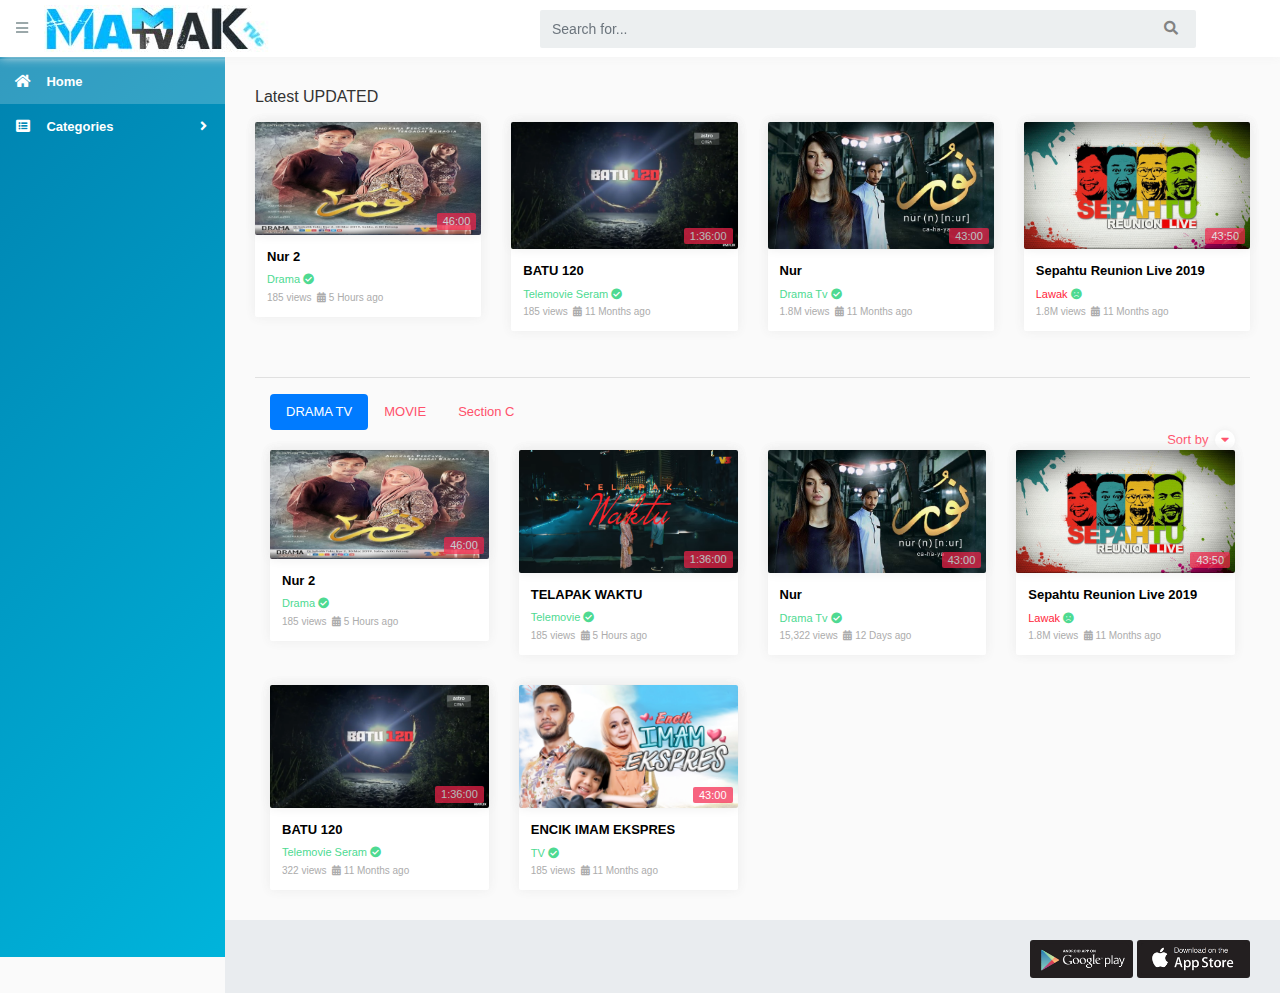
==== index.html @ 9c83ff49 "tv" ====
<!DOCTYPE html>
<html lang="en"><head>
      <meta charset="utf-8">
      <meta http-equiv="X-UA-Compatible" content="IE=edge">
      <meta name="viewport" content="width=device-width, initial-scale=1, shrink-to-fit=no">
      <meta name="description" content="Drama dan Movie Terbaru">
      <meta name="author" content="mamaktvc">
      <title>MamakTvc</title>
      <!-- Favicon Icon -->
      <link rel="icon" type="image/png" href="img/favicon.png">
      <!-- Bootstrap core CSS-->
      <link href="vendor/bootstrap/css/bootstrap.min.css" rel="stylesheet">
      <!-- Custom fonts for this template-->
      <link href="vendor/fontawesome-free/css/all.min.css" rel="stylesheet" type="text/css">
      <!-- Custom styles for this template-->
      <link href="css/osahan.css" rel="stylesheet">
      <!-- Owl Carousel -->
      <link rel="stylesheet" href="vendor/owl-carousel/owl.carousel.css">
      <link rel="stylesheet" href="vendor/owl-carousel/owl.theme.css">
   <script type="text/javascript" async="" src="https://www.google-analytics.com/analytics.js"></script><script type="text/javascript" async="" src="https://www.google-analytics.com/analytics.js"></script><script type="text/javascript" async="" src="https://www.google-analytics.com/analytics.js"></script><script src="https://www.googletagmanager.com/gtag/js?id=UA-120909275-1"></script><script src="https://www.googletagmanager.com/gtag/js?id=UA-120909275-1"></script><script src="https://www.googletagmanager.com/gtag/js?id=UA-120909275-1"></script>
   
   
   

   </head>
   <body id="page-top">
      <nav class="navbar navbar-expand navbar-light bg-white static-top osahan-nav sticky-top">
         &nbsp;&nbsp; 
         <button class="btn btn-link btn-sm text-secondary order-1 order-sm-0" id="sidebarToggle">
         <i class="fas fa-bars"></i>
         </button> &nbsp;&nbsp;
         <a class="navbar-brand mr-1" href="index.html"><img class="img-fluid" alt="" src="img/logo.png"></a>
         <!-- Navbar Search -->
         <form class="d-none d-md-inline-block form-inline ml-auto mr-0 mr-md-5 my-2 my-md-0 osahan-navbar-search">
            <div class="input-group">
               <input type="text" class="form-control" placeholder="Search for...">
               <div class="input-group-append">
                  <button class="btn btn-light" type="button">
                  <i class="fas fa-search"></i> 
                  </button>
               </div>
            </div>
         </form>
         <!-- Navbar -->
         
      </nav>
      <div id="wrapper">
         <!-- Sidebar -->
         <ul class="sidebar navbar-nav">
            <li class="nav-item active">
               <a class="nav-link" href="index.html">
               <i class="fas fa-fw fa-home"></i>
               <span>Home</span>
               </a>
            </li>
            <li class="nav-item">
               
            </li>
         
            <li class="nav-item dropdown">
               <a class="nav-link dropdown-toggle" href="categories.html" role="button" data-toggle="dropdown" aria-haspopup="true" aria-expanded="false">
               <i class="fas fa-fw fa-list-alt"></i>
               <span>Categories</span>
               </a>
               <div class="dropdown-menu" x-placement="bottom-start" style="position: absolute; will-change: transform; top: 0px; left: 0px; transform: translate3d(5px, 37px, 0px);">
                  <a class="dropdown-item" href="categories.html">Movie</a>
                  <a class="dropdown-item" href="categories.html">Music</a>
                  <a class="dropdown-item" href="categories.html">Television</a>
               </div>
            </li>
            
         </ul>
         <div id="content-wrapper">
            <div class="container-fluid pb-0">
               <div class="top-mobile-search">
                  <div class="row">
                     <div class="col-md-12">   
                        <form class="mobile-search">
                           <div class="input-group">
                             <input type="text" placeholder="Search for..." class="form-control">
                               <div class="input-group-append">
                                 <button type="button" class="btn btn-dark"><i class="fas fa-search"></i></button>
                               </div>
                           </div>
                        </form>   
                     </div>
                  </div>
               </div>
               <div class="video-block section-padding">
                  <div class="row">
                     <div class="col-md-12">
                        <div class="main-title">
                           <h6>Latest UPDATED</h6>
                        </div>
                     </div>
					 <div class="col-xl-3 col-sm-6 mb-3">
                        <div class="video-card">
                           <div class="video-card-image">
                              <a class="play-icon" href="Nur2/Episod_1.html"><i class="fas fa-play-circle"></i></a>
                              <a href="#"><img class="img-fluid" src="img/background8.png" alt=""></a>
                              <div class="time">46:00</div>
                           </div>
                           <div class="video-card-body">
                              <div class="video-title">
                                 <a href="Nur2/Episod_1.html">Nur 2</a>
                              </div>
                              <div class="video-page text-success">
                                 Drama  <a title="" data-placement="top" data-toggle="tooltip" href="#" data-original-title="Verified"><i class="fas fa-check-circle text-success"></i></a>
                              </div>
                              <div class="video-view">
                                 185 views &nbsp;<i class="fas fa-calendar-alt"></i> 5 Hours ago
                              </div>
                           </div>
                        </div>
                     </div>
                     <div class="col-xl-3 col-sm-6 mb-3">
                        <div class="video-card">
                           <div class="video-card-image">
                              <a class="play-icon" href="Telemovie/Batu_120.html"><i class="fas fa-play-circle"></i></a>
                              <a href="#"><img class="img-fluid" src="img/background3.png" alt=""></a>
                              <div class="time">1:36:00</div>
                           </div>
                           <div class="video-card-body">
                              <div class="video-title">
                                 <a href="Telemovie/Batu_120.html">BATU 120</a>
                              </div>
                              <div class="video-page text-success">
                                 Telemovie Seram  <a title="" data-placement="top" data-toggle="tooltip" href="#" data-original-title="Verified"><i class="fas fa-check-circle text-success"></i></a>
                              </div>
                              <div class="video-view">
                                 185 views &nbsp;<i class="fas fa-calendar-alt"></i> 11 Months ago
                              </div>
                           </div>
                        </div>
                     </div>
                     <div class="col-xl-3 col-sm-6 mb-3">
                        <div class="video-card">
                           <div class="video-card-image">
                              <a class="play-icon" href="Nur/Episod_1.html"><i class="fas fa-play-circle"></i></a>
                              <a href="#"><img class="img-fluid" src="img/background1.png" alt=""></a>
                              <div class="time">43:00</div>
                           </div>
                           <div class="video-card-body">
                              <div class="video-title">
                                 <a href="Nur/Episod_1.html">Nur</a>
                              </div>
                              <div class="video-page text-success">
                                 Drama Tv  <a title="" data-placement="top" data-toggle="tooltip" href="#" data-original-title="Verified"><i class="fas fa-check-circle text-success"></i></a>
                              </div>
                              <div class="video-view">
                                 1.8M views &nbsp;<i class="fas fa-calendar-alt"></i> 11 Months ago
                              </div>
                           </div>
                        </div>
                     </div>
                     <div class="col-xl-3 col-sm-6 mb-3">
                        <div class="video-card">
                           <div class="video-card-image">
                              <a class="play-icon" href="Sepahtu_Re_Live/Episod_1.html"><i class="fas fa-play-circle"></i></a>
                              <a href="#"><img class="img-fluid" src="img/background2.png" alt=""></a>
                              <div class="time">43:50</div>
                           </div>
                           <div class="video-card-body">
                              <div class="video-title">
                                 <a href="Sepahtu_Re_Live/Episod_1.html">Sepahtu Reunion Live 2019</a>
                              </div>
                              <div class="video-page text-danger">
                                 Lawak  <a title="" data-placement="top" data-toggle="tooltip" href="#" data-original-title="Unverified"><i class="fas fa-frown text-success"></i></a>
                              </div>
                              <div class="video-view">
                                 1.8M views &nbsp;<i class="fas fa-calendar-alt"></i> 11 Months ago
                              </div>
                           </div>
                        </div>
                     </div>
					 
					 </div>
					 <div class="owl-prev"><i class="fa fa-chevron-left"></i></div>
            </div>
               <hr>
<div class="container">
<!--nav pills-->
    <ul class="nav nav-pills" role="tablist" id="myTab">
        <li class="nav-item">
		<a class="nav-link active" data-toggle="pill"  href="#sectionA">DRAMA TV</a>
		</li>
        <li class="nav-item">
		<a class="nav-link" data-toggle="pill" href="#sectionB">MOVIE</a>
		</li>
        <li class="nav-item">
		<a class="nav-link" data-toggle="pill" href="#sectionC">Section C</a>
		</li>
    </ul>
</div>
    <div class="tab-content">
        <div id="sectionA" class="container tab-pane active">
            <div class="video-block section-padding">
                  <div class="row">
                     <div class="col-md-12">
                        <div class="main-title">
                           <div class="btn-group float-right right-action">
                              <a href="#" class="right-action-link text-gray" data-toggle="dropdown" aria-haspopup="true" aria-expanded="false">
                              Sort by <i class="fa fa-caret-down" aria-hidden="true"></i>
                              </a>
                              <div class="dropdown-menu dropdown-menu-right">
                                 <a class="dropdown-item" href="#"><i class="fas fa-fw fa-star"></i> &nbsp; Top Rated</a>
                                 <a class="dropdown-item" href="#"><i class="fas fa-fw fa-signal"></i> &nbsp; Viewed</a>
                                 <a class="dropdown-item" href="#"><i class="fas fa-fw fa-times-circle"></i> &nbsp; Close</a>
                              </div>
                           </div>
                        </div>
                     </div>
					 <div class="col-xl-3 col-sm-6 mb-3">
                        <div class="video-card">
                           <div class="video-card-image">
                              <a class="play-icon" href="Nur2/Episod_1.html"><i class="fas fa-play-circle"></i></a>
                              <a href="#"><img class="img-fluid" src="img/background8.png" alt=""></a>
                              <div class="time">46:00</div>
                           </div>
                           <div class="video-card-body">
                              <div class="video-title">
                                 <a href="Nur2/Episod_1.html">Nur 2</a>
                              </div>
                              <div class="video-page text-success">
                                 Drama  <a title="" data-placement="top" data-toggle="tooltip" href="#" data-original-title="Verified"><i class="fas fa-check-circle text-success"></i></a>
                              </div>
                              <div class="video-view">
                                 185 views &nbsp;<i class="fas fa-calendar-alt"></i> 5 Hours ago
                              </div>
                           </div>
                        </div>
                     </div>
					 <div class="col-xl-3 col-sm-6 mb-3">
					 <div class="video-card">
                           <div class="video-card-image">
                              <a class="play-icon" href="Telemovie/Telapak_waktu.html"><i class="fas fa-play-circle"></i></a>
                              <a href="#"><img class="img-fluid" src="img/background4.png" alt=""></a>
                              <div class="time">1:36:00</div>
                           </div>
                           <div class="video-card-body">
                              <div class="video-title">
                                 <a href="Telemovie/Telapak_waktu.html">TELAPAK WAKTU</a>
                              </div>
                              <div class="video-page text-success">
                                 Telemovie  <a title="" data-placement="top" data-toggle="tooltip" href="#" data-original-title="Verified"><i class="fas fa-check-circle text-success"></i></a>
                              </div>
                              <div class="video-view">
                                 185 views &nbsp;<i class="fas fa-calendar-alt"></i> 5 Hours ago
                              </div>
                           </div>
						 </div>
					 </div>
                     <div class="col-xl-3 col-sm-6 mb-3">
                        <div class="video-card">
                           <div class="video-card-image">
                              <a class="play-icon" href="Nur/Episod_1.html"><i class="fas fa-play-circle"></i></a>
                              <a href="#"><img class="img-fluid" src="img/background1.png" alt=""></a>
                              <div class="time">43:00</div>
                           </div>
                           <div class="video-card-body">
                              <div class="video-title">
                                 <a href="Nur/Episod_1.html">Nur</a>
                              </div>
                              <div class="video-page text-success">
                                 Drama Tv  <a title="" data-placement="top" data-toggle="tooltip" href="#" data-original-title="Verified"><i class="fas fa-check-circle text-success"></i></a>
                              </div>
                              <div class="video-view">
                                 15,322 views &nbsp;<i class="fas fa-calendar-alt"></i> 12 Days ago
                              </div>
                           </div>
                        </div>
                     </div>
                     <div class="col-xl-3 col-sm-6 mb-3">
                        <div class="video-card">
                           <div class="video-card-image">
                              <a class="play-icon" href="Sepahtu_Re_Live/Episod_1.html"><i class="fas fa-play-circle"></i></a>
                              <a href="#"><img class="img-fluid" src="img/background2.png" alt=""></a>
                              <div class="time">43:50</div>
                           </div>
                           <div class="video-card-body">
                              <div class="video-title">
                                 <a href="Sepahtu_Re_Live/Episod_1.html">Sepahtu Reunion Live 2019</a>
                              </div>
                              <div class="video-page text-danger">
                                 Lawak  <a title="" data-placement="top" data-toggle="tooltip" href="#" data-original-title="Unverified"><i class="fas fa-frown text-success"></i></a>
                              </div>
                              <div class="video-view">
                                 1.8M views &nbsp;<i class="fas fa-calendar-alt"></i> 11 Months ago
                              </div>
                           </div>
                        </div>
                     </div>
                     <div class="col-xl-3 col-sm-6 mb-3">
                        <div class="video-card">
                           <div class="video-card-image">
                              <a class="play-icon" href="Telemovie/Batu_120.html"><i class="fas fa-play-circle"></i></a>
                              <a href="#"><img class="img-fluid" src="img/background3.png" alt=""></a>
                              <div class="time">1:36:00</div>
                           </div>
                           <div class="video-card-body">
                              <div class="video-title">
                                 <a href="Telemovie/Batu_120.html">BATU 120</a>
                              </div>
                              <div class="video-page text-success">
                                 Telemovie Seram  <a title="" data-placement="top" data-toggle="tooltip" href="#" data-original-title="Verified"><i class="fas fa-check-circle text-success"></i></a>
                              </div>
                              <div class="video-view">
                                 322 views &nbsp;<i class="fas fa-calendar-alt"></i> 11 Months ago
                              </div>
                           </div>
                        </div>
                     </div>
					 <div class="col-xl-3 col-sm-6 mb-3">
                        <div class="video-card">
                           <div class="video-card-image">
                              <a class="play-icon" href="Encik_Imam_Ekspress/1_promo.html"><i class="fas fa-play-circle"></i></a>
                              <a href="#"><img class="img-fluid" src="img/background.png" alt=""></a>
                              <div class="time">43:00</div>
                           </div>
                           <div class="video-card-body">
                              <div class="video-title">
                                 <a href="Encik_Imam_Ekspress/1_promo.html">ENCIK IMAM EKSPRES</a>
                              </div>
                              <div class="video-page text-success">
                                 TV  <a title="" data-placement="top" data-toggle="tooltip" href="#" data-original-title="Verified"><i class="fas fa-check-circle text-success"></i></a>
                              </div>
                              <div class="video-view">
                                 185 views &nbsp;<i class="fas fa-calendar-alt"></i> 11 Months ago
                              </div>
                           </div>
                        </div>
                     </div>
                  </div>
               </div>
        </div>
		<div id="sectionB" class="tab-pane fade">
            <div class="video-block section-padding">
                  <div class="row">
                     <div class="col-md-12">
                        <div class="main-title">
                           <div class="btn-group float-right right-action">
                              <a href="#" class="right-action-link text-gray" data-toggle="dropdown" aria-haspopup="true" aria-expanded="false">
                              Sort by <i class="fa fa-caret-down" aria-hidden="true"></i>
                              </a>
                              <div class="dropdown-menu dropdown-menu-right">
                                 <a class="dropdown-item" href="#"><i class="fas fa-fw fa-star"></i> &nbsp; Top Rated</a>
                                 <a class="dropdown-item" href="#"><i class="fas fa-fw fa-signal"></i> &nbsp; Viewed</a>
                                 <a class="dropdown-item" href="#"><i class="fas fa-fw fa-times-circle"></i> &nbsp; Close</a>
                              </div>
                           </div>
                        </div>
                     </div>
					 <div class="col-xl-3 col-sm-6 mb-3">
                        <div class="video-card">
                           <div class="video-card-image">
                              <a class="play-icon" href="Movie/one_two_jaga.html"><i class="fas fa-play-circle"></i></a>
                              <a href="Movie/one_two_jaga.html"><img class="img-fluid" src="img/background5.png" alt=""></a>
                              <div class="time">1:21:20</div>
                           </div>
                           <div class="video-card-body">
                              <div class="video-title">
                                 <a href="Movie/one_two_jaga.html">One Two Jaga</a>
                              </div>
                              <div class="video-page text-success">
                                 Film  <a title="" data-placement="top" data-toggle="tooltip" href="#" data-original-title="Verified"><i class="fas fa-check-circle text-success"></i></a>
                              </div>
                              <div class="video-view">
                                 1.8M views &nbsp;<i class="fas fa-calendar-alt"></i> 11 Months ago
                              </div>
                           </div>
                        </div>
                     </div>
					 <div class="col-xl-3 col-sm-6 mb-3">
                        <div class="video-card">
                           <div class="video-card-image">
                              <a class="play-icon" href="Movie/H_T_T_D_19.html"><i class="fas fa-play-circle"></i></a>
                              <a href="Movie/H_T_T_D_19.html"><img class="img-fluid" src="img/background6.png" alt=""></a>
                              <div class="time">1:41:00</div>
                           </div>
                           <div class="video-card-body">
                              <div class="video-title">
                                 <a href="Movie/H_T_T_D_19.html">How to Train Your Dragon: The Hidden World</a>
                              </div>
                              <div class="video-page text-success">
                                 Film  <a title="" data-placement="top" data-toggle="tooltip" href="#" data-original-title="Verified"><i class="fas fa-check-circle text-success"></i></a>
                              </div>
                              <div class="video-view">
                                 9,347 views &nbsp;<i class="fas fa-calendar-alt"></i> 1 Months ago
                              </div>
                           </div>
                        </div>
                     </div>
					 <div class="col-xl-3 col-sm-6 mb-3">
                        <div class="video-card">
                           <div class="video-card-image">
                              <a class="play-icon" href="Movie/Only_The_Brave.html"><i class="fas fa-play-circle"></i></a>
                              <a href="Movie/Only_The_Brave.html"><img class="img-fluid" src="img/background7.png" alt=""></a>
                              <div class="time">1:41:00</div>
                           </div>
                           <div class="video-card-body">
                              <div class="video-title">
                                 <a href="Movie/H_T_T_D_19.html">Only The Brave</a>
                              </div>
                              <div class="video-page text-success">
                                 Film  <a title="" data-placement="top" data-toggle="tooltip" href="#" data-original-title="Verified"><i class="fas fa-check-circle text-success"></i></a>
                              </div>
                              <div class="video-view">
                                 9,347 views &nbsp;<i class="fas fa-calendar-alt"></i> 1 Months ago
                              </div>
                           </div>
                        </div>
                     </div>
					 </div>
					 </div>
        </div>
</div>
</div>
				</div>
					 
					 <hr>
               
            </div>
            <!-- /.container-fluid -->
            <!-- Sticky Footer -->
            <footer class="sticky-footer">
               <div class="container">
                  <div class="row no-gutters">
                     <div class="col-lg-6 col-sm-6">
                        
                     </div>
                     <div class="col-lg-6 col-sm-6 text-right">
                        <div class="app">
                           <a href="#"><img alt="" src="img/google.png"></a>
                           <a href="#"><img alt="" src="img/apple.png"></a>
                        </div>
                     </div>
                  </div>
               </div>
            </footer>
         </div>
         <!-- /.content-wrapper -->
      </div>
      <!-- /#wrapper -->
      <!-- Scroll to Top Button-->
      <a class="scroll-to-top rounded" href="#page-top" style="display: none;">
      <i class="fas fa-angle-up"></i>
      </a>
      <!-- Logout Modal-->
      <div class="modal fade" id="logoutModal" tabindex="-1" role="dialog" aria-labelledby="exampleModalLabel" aria-hidden="true">
         <div class="modal-dialog modal-sm modal-dialog-centered" role="document">
            <div class="modal-content">
               <div class="modal-header">
                  <h5 class="modal-title" id="exampleModalLabel">Ready to Leave?</h5>
                  <button class="close" type="button" data-dismiss="modal" aria-label="Close">
                  <span aria-hidden="true">?</span>
                  </button>
               </div>
               <div class="modal-body">Select "Logout" below if you are ready to end your current session.</div>
               <div class="modal-footer">
                  <button class="btn btn-secondary" type="button" data-dismiss="modal">Cancel</button>
                  <a class="btn btn-primary" href="login.html">Logout</a>
               </div>
            </div>
         </div>
      </div>
      <!-- Bootstrap core JavaScript-->
      <script src="vendor/jquery/jquery.min.js"></script>
      <script src="vendor/bootstrap/js/bootstrap.bundle.min.js"></script>
      <!-- Core plugin JavaScript-->
      <script src="vendor/jquery-easing/jquery.easing.min.js"></script>
      <!-- Owl Carousel -->
      <script src="vendor/owl-carousel/owl.carousel.js"></script>
      <!-- Custom scripts for all pages-->
      <script src="js/custom.js"></script>
   

</body></html>
---- vendor/fontawesome-free/css/all.min.css ----
/*!
 * Font Awesome Free 5.2.0 by @fontawesome - https://fontawesome.com
 * License - https://fontawesome.com/license (Icons: CC BY 4.0, Fonts: SIL OFL 1.1, Code: MIT License)
 */
.fa,.fab,.fal,.far,.fas{-moz-osx-font-smoothing:grayscale;-webkit-font-smoothing:antialiased;display:inline-block;font-style:normal;font-variant:normal;text-rendering:auto;line-height:1}.fa-lg{font-size:1.33333em;line-height:.75em;vertical-align:-.0667em}.fa-xs{font-size:.75em}.fa-sm{font-size:.875em}.fa-1x{font-size:1em}.fa-2x{font-size:2em}.fa-3x{font-size:3em}.fa-4x{font-size:4em}.fa-5x{font-size:5em}.fa-6x{font-size:6em}.fa-7x{font-size:7em}.fa-8x{font-size:8em}.fa-9x{font-size:9em}.fa-10x{font-size:10em}.fa-fw{text-align:center;width:1.25em}.fa-ul{list-style-type:none;margin-left:2.5em;padding-left:0}.fa-ul>li{position:relative}.fa-li{left:-2em;position:absolute;text-align:center;width:2em;line-height:inherit}.fa-border{border:.08em solid #eee;border-radius:.1em;padding:.2em .25em .15em}.fa-pull-left{float:left}.fa-pull-right{float:right}.fa.fa-pull-left,.fab.fa-pull-left,.fal.fa-pull-left,.far.fa-pull-left,.fas.fa-pull-left{margin-right:.3em}.fa.fa-pull-right,.fab.fa-pull-right,.fal.fa-pull-right,.far.fa-pull-right,.fas.fa-pull-right{margin-left:.3em}.fa-spin{animation:a 2s infinite linear}.fa-pulse{animation:a 1s infinite steps(8)}@keyframes a{0%{transform:rotate(0deg)}to{transform:rotate(1turn)}}.fa-rotate-90{-ms-filter:"progid:DXImageTransform.Microsoft.BasicImage(rotation=1)";transform:rotate(90deg)}.fa-rotate-180{-ms-filter:"progid:DXImageTransform.Microsoft.BasicImage(rotation=2)";transform:rotate(180deg)}.fa-rotate-270{-ms-filter:"progid:DXImageTransform.Microsoft.BasicImage(rotation=3)";transform:rotate(270deg)}.fa-flip-horizontal{-ms-filter:"progid:DXImageTransform.Microsoft.BasicImage(rotation=0, mirror=1)";transform:scaleX(-1)}.fa-flip-vertical{transform:scaleY(-1)}.fa-flip-horizontal.fa-flip-vertical,.fa-flip-vertical{-ms-filter:"progid:DXImageTransform.Microsoft.BasicImage(rotation=2, mirror=1)"}.fa-flip-horizontal.fa-flip-vertical{transform:scale(-1)}:root .fa-flip-horizontal,:root .fa-flip-vertical,:root .fa-rotate-90,:root .fa-rotate-180,:root .fa-rotate-270{-webkit-filter:none;filter:none}.fa-stack{display:inline-block;height:2em;line-height:2em;position:relative;vertical-align:middle;width:2em}.fa-stack-1x,.fa-stack-2x{left:0;position:absolute;text-align:center;width:100%}.fa-stack-1x{line-height:inherit}.fa-stack-2x{font-size:2em}.fa-inverse{color:#fff}.fa-500px:before{content:"\f26e"}.fa-accessible-icon:before{content:"\f368"}.fa-accusoft:before{content:"\f369"}.fa-address-book:before{content:"\f2b9"}.fa-address-card:before{content:"\f2bb"}.fa-adjust:before{content:"\f042"}.fa-adn:before{content:"\f170"}.fa-adversal:before{content:"\f36a"}.fa-affiliatetheme:before{content:"\f36b"}.fa-air-freshener:before{content:"\f5d0"}.fa-algolia:before{content:"\f36c"}.fa-align-center:before{content:"\f037"}.fa-align-justify:before{content:"\f039"}.fa-align-left:before{content:"\f036"}.fa-align-right:before{content:"\f038"}.fa-allergies:before{content:"\f461"}.fa-amazon:before{content:"\f270"}.fa-amazon-pay:before{content:"\f42c"}.fa-ambulance:before{content:"\f0f9"}.fa-american-sign-language-interpreting:before{content:"\f2a3"}.fa-amilia:before{content:"\f36d"}.fa-anchor:before{content:"\f13d"}.fa-android:before{content:"\f17b"}.fa-angellist:before{content:"\f209"}.fa-angle-double-down:before{content:"\f103"}.fa-angle-double-left:before{content:"\f100"}.fa-angle-double-right:before{content:"\f101"}.fa-angle-double-up:before{content:"\f102"}.fa-angle-down:before{content:"\f107"}.fa-angle-left:before{content:"\f104"}.fa-angle-right:before{content:"\f105"}.fa-angle-up:before{content:"\f106"}.fa-angry:before{content:"\f556"}.fa-angrycreative:before{content:"\f36e"}.fa-angular:before{content:"\f420"}.fa-app-store:before{content:"\f36f"}.fa-app-store-ios:before{content:"\f370"}.fa-apper:before{content:"\f371"}.fa-apple:before{content:"\f179"}.fa-apple-alt:before{content:"\f5d1"}.fa-apple-pay:before{content:"\f415"}.fa-archive:before{content:"\f187"}.fa-archway:before{content:"\f557"}.fa-arrow-alt-circle-down:before{content:"\f358"}.fa-arrow-alt-circle-left:before{content:"\f359"}.fa-arrow-alt-circle-right:before{content:"\f35a"}.fa-arrow-alt-circle-up:before{content:"\f35b"}.fa-arrow-circle-down:before{content:"\f0ab"}.fa-arrow-circle-left:before{content:"\f0a8"}.fa-arrow-circle-right:before{content:"\f0a9"}.fa-arrow-circle-up:before{content:"\f0aa"}.fa-arrow-down:before{content:"\f063"}.fa-arrow-left:before{content:"\f060"}.fa-arrow-right:before{content:"\f061"}.fa-arrow-up:before{content:"\f062"}.fa-arrows-alt:before{content:"\f0b2"}.fa-arrows-alt-h:before{content:"\f337"}.fa-arrows-alt-v:before{content:"\f338"}.fa-assistive-listening-systems:before{content:"\f2a2"}.fa-asterisk:before{content:"\f069"}.fa-asymmetrik:before{content:"\f372"}.fa-at:before{content:"\f1fa"}.fa-atlas:before{content:"\f558"}.fa-atom:before{content:"\f5d2"}.fa-audible:before{content:"\f373"}.fa-audio-description:before{content:"\f29e"}.fa-autoprefixer:before{content:"\f41c"}.fa-avianex:before{content:"\f374"}.fa-aviato:before{content:"\f421"}.fa-award:before{content:"\f559"}.fa-aws:before{content:"\f375"}.fa-backspace:before{content:"\f55a"}.fa-backward:before{content:"\f04a"}.fa-balance-scale:before{content:"\f24e"}.fa-ban:before{content:"\f05e"}.fa-band-aid:before{content:"\f462"}.fa-bandcamp:before{content:"\f2d5"}.fa-barcode:before{content:"\f02a"}.fa-bars:before{content:"\f0c9"}.fa-baseball-ball:before{content:"\f433"}.fa-basketball-ball:before{content:"\f434"}.fa-bath:before{content:"\f2cd"}.fa-battery-empty:before{content:"\f244"}.fa-battery-full:before{content:"\f240"}.fa-battery-half:before{content:"\f242"}.fa-battery-quarter:before{content:"\f243"}.fa-battery-three-quarters:before{content:"\f241"}.fa-bed:before{content:"\f236"}.fa-beer:before{content:"\f0fc"}.fa-behance:before{content:"\f1b4"}.fa-behance-square:before{content:"\f1b5"}.fa-bell:before{content:"\f0f3"}.fa-bell-slash:before{content:"\f1f6"}.fa-bezier-curve:before{content:"\f55b"}.fa-bicycle:before{content:"\f206"}.fa-bimobject:before{content:"\f378"}.fa-binoculars:before{content:"\f1e5"}.fa-birthday-cake:before{content:"\f1fd"}.fa-bitbucket:before{content:"\f171"}.fa-bitcoin:before{content:"\f379"}.fa-bity:before{content:"\f37a"}.fa-black-tie:before{content:"\f27e"}.fa-blackberry:before{content:"\f37b"}.fa-blender:before{content:"\f517"}.fa-blind:before{content:"\f29d"}.fa-blogger:before{content:"\f37c"}.fa-blogger-b:before{content:"\f37d"}.fa-bluetooth:before{content:"\f293"}.fa-bluetooth-b:before{content:"\f294"}.fa-bold:before{content:"\f032"}.fa-bolt:before{content:"\f0e7"}.fa-bomb:before{content:"\f1e2"}.fa-bone:before{content:"\f5d7"}.fa-bong:before{content:"\f55c"}.fa-book:before{content:"\f02d"}.fa-book-open:before{content:"\f518"}.fa-book-reader:before{content:"\f5da"}.fa-bookmark:before{content:"\f02e"}.fa-bowling-ball:before{content:"\f436"}.fa-box:before{content:"\f466"}.fa-box-open:before{content:"\f49e"}.fa-boxes:before{content:"\f468"}.fa-braille:before{content:"\f2a1"}.fa-brain:before{content:"\f5dc"}.fa-briefcase:before{content:"\f0b1"}.fa-briefcase-medical:before{content:"\f469"}.fa-broadcast-tower:before{content:"\f519"}.fa-broom:before{content:"\f51a"}.fa-brush:before{content:"\f55d"}.fa-btc:before{content:"\f15a"}.fa-bug:before{content:"\f188"}.fa-building:before{content:"\f1ad"}.fa-bullhorn:before{content:"\f0a1"}.fa-bullseye:before{content:"\f140"}.fa-burn:before{content:"\f46a"}.fa-buromobelexperte:before{content:"\f37f"}.fa-bus:before{content:"\f207"}.fa-bus-alt:before{content:"\f55e"}.fa-buysellads:before{content:"\f20d"}.fa-calculator:before{content:"\f1ec"}.fa-calendar:before{content:"\f133"}.fa-calendar-alt:before{content:"\f073"}.fa-calendar-check:before{content:"\f274"}.fa-calendar-minus:before{content:"\f272"}.fa-calendar-plus:before{content:"\f271"}.fa-calendar-times:before{content:"\f273"}.fa-camera:before{content:"\f030"}.fa-camera-retro:before{content:"\f083"}.fa-cannabis:before{content:"\f55f"}.fa-capsules:before{content:"\f46b"}.fa-car:before{content:"\f1b9"}.fa-car-alt:before{content:"\f5de"}.fa-car-battery:before{content:"\f5df"}.fa-car-crash:before{content:"\f5e1"}.fa-car-side:before{content:"\f5e4"}.fa-caret-down:before{content:"\f0d7"}.fa-caret-left:before{content:"\f0d9"}.fa-caret-right:before{content:"\f0da"}.fa-caret-square-down:before{content:"\f150"}.fa-caret-square-left:before{content:"\f191"}.fa-caret-square-right:before{content:"\f152"}.fa-caret-square-up:before{content:"\f151"}.fa-caret-up:before{content:"\f0d8"}.fa-cart-arrow-down:before{content:"\f218"}.fa-cart-plus:before{content:"\f217"}.fa-cc-amazon-pay:before{content:"\f42d"}.fa-cc-amex:before{content:"\f1f3"}.fa-cc-apple-pay:before{content:"\f416"}.fa-cc-diners-club:before{content:"\f24c"}.fa-cc-discover:before{content:"\f1f2"}.fa-cc-jcb:before{content:"\f24b"}.fa-cc-mastercard:before{content:"\f1f1"}.fa-cc-paypal:before{content:"\f1f4"}.fa-cc-stripe:before{content:"\f1f5"}.fa-cc-visa:before{content:"\f1f0"}.fa-centercode:before{content:"\f380"}.fa-certificate:before{content:"\f0a3"}.fa-chalkboard:before{content:"\f51b"}.fa-chalkboard-teacher:before{content:"\f51c"}.fa-charging-station:before{content:"\f5e7"}.fa-chart-area:before{content:"\f1fe"}.fa-chart-bar:before{content:"\f080"}.fa-chart-line:before{content:"\f201"}.fa-chart-pie:before{content:"\f200"}.fa-check:before{content:"\f00c"}.fa-check-circle:before{content:"\f058"}.fa-check-double:before{content:"\f560"}.fa-check-square:before{content:"\f14a"}.fa-chess:before{content:"\f439"}.fa-chess-bishop:before{content:"\f43a"}.fa-chess-board:before{content:"\f43c"}.fa-chess-king:before{content:"\f43f"}.fa-chess-knight:before{content:"\f441"}.fa-chess-pawn:before{content:"\f443"}.fa-chess-queen:before{content:"\f445"}.fa-chess-rook:before{content:"\f447"}.fa-chevron-circle-down:before{content:"\f13a"}.fa-chevron-circle-left:before{content:"\f137"}.fa-chevron-circle-right:before{content:"\f138"}.fa-chevron-circle-up:before{content:"\f139"}.fa-chevron-down:before{content:"\f078"}.fa-chevron-left:before{content:"\f053"}.fa-chevron-right:before{content:"\f054"}.fa-chevron-up:before{content:"\f077"}.fa-child:before{content:"\f1ae"}.fa-chrome:before{content:"\f268"}.fa-church:before{content:"\f51d"}.fa-circle:before{content:"\f111"}.fa-circle-notch:before{content:"\f1ce"}.fa-clipboard:before{content:"\f328"}.fa-clipboard-check:before{content:"\f46c"}.fa-clipboard-list:before{content:"\f46d"}.fa-clock:before{content:"\f017"}.fa-clone:before{content:"\f24d"}.fa-closed-captioning:before{content:"\f20a"}.fa-cloud:before{content:"\f0c2"}.fa-cloud-download-alt:before{content:"\f381"}.fa-cloud-upload-alt:before{content:"\f382"}.fa-cloudscale:before{content:"\f383"}.fa-cloudsmith:before{content:"\f384"}.fa-cloudversify:before{content:"\f385"}.fa-cocktail:before{content:"\f561"}.fa-code:before{content:"\f121"}.fa-code-branch:before{content:"\f126"}.fa-codepen:before{content:"\f1cb"}.fa-codiepie:before{content:"\f284"}.fa-coffee:before{content:"\f0f4"}.fa-cog:before{content:"\f013"}.fa-cogs:before{content:"\f085"}.fa-coins:before{content:"\f51e"}.fa-columns:before{content:"\f0db"}.fa-comment:before{content:"\f075"}.fa-comment-alt:before{content:"\f27a"}.fa-comment-dots:before{content:"\f4ad"}.fa-comment-slash:before{content:"\f4b3"}.fa-comments:before{content:"\f086"}.fa-compact-disc:before{content:"\f51f"}.fa-compass:before{content:"\f14e"}.fa-compress:before{content:"\f066"}.fa-concierge-bell:before{content:"\f562"}.fa-connectdevelop:before{content:"\f20e"}.fa-contao:before{content:"\f26d"}.fa-cookie:before{content:"\f563"}.fa-cookie-bite:before{content:"\f564"}.fa-copy:before{content:"\f0c5"}.fa-copyright:before{content:"\f1f9"}.fa-couch:before{content:"\f4b8"}.fa-cpanel:before{content:"\f388"}.fa-creative-commons:before{content:"\f25e"}.fa-creative-commons-by:before{content:"\f4e7"}.fa-creative-commons-nc:before{content:"\f4e8"}.fa-creative-commons-nc-eu:before{content:"\f4e9"}.fa-creative-commons-nc-jp:before{content:"\f4ea"}.fa-creative-commons-nd:before{content:"\f4eb"}.fa-creative-commons-pd:before{content:"\f4ec"}.fa-creative-commons-pd-alt:before{content:"\f4ed"}.fa-creative-commons-remix:before{content:"\f4ee"}.fa-creative-commons-sa:before{content:"\f4ef"}.fa-creative-commons-sampling:before{content:"\f4f0"}.fa-creative-commons-sampling-plus:before{content:"\f4f1"}.fa-creative-commons-share:before{content:"\f4f2"}.fa-credit-card:before{content:"\f09d"}.fa-crop:before{content:"\f125"}.fa-crop-alt:before{content:"\f565"}.fa-crosshairs:before{content:"\f05b"}.fa-crow:before{content:"\f520"}.fa-crown:before{content:"\f521"}.fa-css3:before{content:"\f13c"}.fa-css3-alt:before{content:"\f38b"}.fa-cube:before{content:"\f1b2"}.fa-cubes:before{content:"\f1b3"}.fa-cut:before{content:"\f0c4"}.fa-cuttlefish:before{content:"\f38c"}.fa-d-and-d:before{content:"\f38d"}.fa-dashcube:before{content:"\f210"}.fa-database:before{content:"\f1c0"}.fa-deaf:before{content:"\f2a4"}.fa-delicious:before{content:"\f1a5"}.fa-deploydog:before{content:"\f38e"}.fa-deskpro:before{content:"\f38f"}.fa-desktop:before{content:"\f108"}.fa-deviantart:before{content:"\f1bd"}.fa-diagnoses:before{content:"\f470"}.fa-dice:before{content:"\f522"}.fa-dice-five:before{content:"\f523"}.fa-dice-four:before{content:"\f524"}.fa-dice-one:before{content:"\f525"}.fa-dice-six:before{content:"\f526"}.fa-dice-three:before{content:"\f527"}.fa-dice-two:before{content:"\f528"}.fa-digg:before{content:"\f1a6"}.fa-digital-ocean:before{content:"\f391"}.fa-digital-tachograph:before{content:"\f566"}.fa-directions:before{content:"\f5eb"}.fa-discord:before{content:"\f392"}.fa-discourse:before{content:"\f393"}.fa-divide:before{content:"\f529"}.fa-dizzy:before{content:"\f567"}.fa-dna:before{content:"\f471"}.fa-dochub:before{content:"\f394"}.fa-docker:before{content:"\f395"}.fa-dollar-sign:before{content:"\f155"}.fa-dolly:before{content:"\f472"}.fa-dolly-flatbed:before{content:"\f474"}.fa-donate:before{content:"\f4b9"}.fa-door-closed:before{content:"\f52a"}.fa-door-open:before{content:"\f52b"}.fa-dot-circle:before{content:"\f192"}.fa-dove:before{content:"\f4ba"}.fa-download:before{content:"\f019"}.fa-draft2digital:before{content:"\f396"}.fa-drafting-compass:before{content:"\f568"}.fa-draw-polygon:before{content:"\f5ee"}.fa-dribbble:before{content:"\f17d"}.fa-dribbble-square:before{content:"\f397"}.fa-dropbox:before{content:"\f16b"}.fa-drum:before{content:"\f569"}.fa-drum-steelpan:before{content:"\f56a"}.fa-drupal:before{content:"\f1a9"}.fa-dumbbell:before{content:"\f44b"}.fa-dyalog:before{content:"\f399"}.fa-earlybirds:before{content:"\f39a"}.fa-ebay:before{content:"\f4f4"}.fa-edge:before{content:"\f282"}.fa-edit:before{content:"\f044"}.fa-eject:before{content:"\f052"}.fa-elementor:before{content:"\f430"}.fa-ellipsis-h:before{content:"\f141"}.fa-ellipsis-v:before{content:"\f142"}.fa-ello:before{content:"\f5f1"}.fa-ember:before{content:"\f423"}.fa-empire:before{content:"\f1d1"}.fa-envelope:before{content:"\f0e0"}.fa-envelope-open:before{content:"\f2b6"}.fa-envelope-square:before{content:"\f199"}.fa-envira:before{content:"\f299"}.fa-equals:before{content:"\f52c"}.fa-eraser:before{content:"\f12d"}.fa-erlang:before{content:"\f39d"}.fa-ethereum:before{content:"\f42e"}.fa-etsy:before{content:"\f2d7"}.fa-euro-sign:before{content:"\f153"}.fa-exchange-alt:before{content:"\f362"}.fa-exclamation:before{content:"\f12a"}.fa-exclamation-circle:before{content:"\f06a"}.fa-exclamation-triangle:before{content:"\f071"}.fa-expand:before{content:"\f065"}.fa-expand-arrows-alt:before{content:"\f31e"}.fa-expeditedssl:before{content:"\f23e"}.fa-external-link-alt:before{content:"\f35d"}.fa-external-link-square-alt:before{content:"\f360"}.fa-eye:before{content:"\f06e"}.fa-eye-dropper:before{content:"\f1fb"}.fa-eye-slash:before{content:"\f070"}.fa-facebook:before{content:"\f09a"}.fa-facebook-f:before{content:"\f39e"}.fa-facebook-messenger:before{content:"\f39f"}.fa-facebook-square:before{content:"\f082"}.fa-fast-backward:before{content:"\f049"}.fa-fast-forward:before{content:"\f050"}.fa-fax:before{content:"\f1ac"}.fa-feather:before{content:"\f52d"}.fa-feather-alt:before{content:"\f56b"}.fa-female:before{content:"\f182"}.fa-fighter-jet:before{content:"\f0fb"}.fa-file:before{content:"\f15b"}.fa-file-alt:before{content:"\f15c"}.fa-file-archive:before{content:"\f1c6"}.fa-file-audio:before{content:"\f1c7"}.fa-file-code:before{content:"\f1c9"}.fa-file-contract:before{content:"\f56c"}.fa-file-download:before{content:"\f56d"}.fa-file-excel:before{content:"\f1c3"}.fa-file-export:before{content:"\f56e"}.fa-file-image:before{content:"\f1c5"}.fa-file-import:before{content:"\f56f"}.fa-file-invoice:before{content:"\f570"}.fa-file-invoice-dollar:before{content:"\f571"}.fa-file-medical:before{content:"\f477"}.fa-file-medical-alt:before{content:"\f478"}.fa-file-pdf:before{content:"\f1c1"}.fa-file-powerpoint:before{content:"\f1c4"}.fa-file-prescription:before{content:"\f572"}.fa-file-signature:before{content:"\f573"}.fa-file-upload:before{content:"\f574"}.fa-file-video:before{content:"\f1c8"}.fa-file-word:before{content:"\f1c2"}.fa-fill:before{content:"\f575"}.fa-fill-drip:before{content:"\f576"}.fa-film:before{content:"\f008"}.fa-filter:before{content:"\f0b0"}.fa-fingerprint:before{content:"\f577"}.fa-fire:before{content:"\f06d"}.fa-fire-extinguisher:before{content:"\f134"}.fa-firefox:before{content:"\f269"}.fa-first-aid:before{content:"\f479"}.fa-first-order:before{content:"\f2b0"}.fa-first-order-alt:before{content:"\f50a"}.fa-firstdraft:before{content:"\f3a1"}.fa-fish:before{content:"\f578"}.fa-flag:before{content:"\f024"}.fa-flag-checkered:before{content:"\f11e"}.fa-flask:before{content:"\f0c3"}.fa-flickr:before{content:"\f16e"}.fa-flipboard:before{content:"\f44d"}.fa-flushed:before{content:"\f579"}.fa-fly:before{content:"\f417"}.fa-folder:before{content:"\f07b"}.fa-folder-open:before{content:"\f07c"}.fa-font:before{content:"\f031"}.fa-font-awesome:before{content:"\f2b4"}.fa-font-awesome-alt:before{content:"\f35c"}.fa-font-awesome-flag:before{content:"\f425"}.fa-font-awesome-logo-full:before{content:"\f4e6"}.fa-fonticons:before{content:"\f280"}.fa-fonticons-fi:before{content:"\f3a2"}.fa-football-ball:before{content:"\f44e"}.fa-fort-awesome:before{content:"\f286"}.fa-fort-awesome-alt:before{content:"\f3a3"}.fa-forumbee:before{content:"\f211"}.fa-forward:before{content:"\f04e"}.fa-foursquare:before{content:"\f180"}.fa-free-code-camp:before{content:"\f2c5"}.fa-freebsd:before{content:"\f3a4"}.fa-frog:before{content:"\f52e"}.fa-frown:before{content:"\f119"}.fa-frown-open:before{content:"\f57a"}.fa-fulcrum:before{content:"\f50b"}.fa-futbol:before{content:"\f1e3"}.fa-galactic-republic:before{content:"\f50c"}.fa-galactic-senate:before{content:"\f50d"}.fa-gamepad:before{content:"\f11b"}.fa-gas-pump:before{content:"\f52f"}.fa-gavel:before{content:"\f0e3"}.fa-gem:before{content:"\f3a5"}.fa-genderless:before{content:"\f22d"}.fa-get-pocket:before{content:"\f265"}.fa-gg:before{content:"\f260"}.fa-gg-circle:before{content:"\f261"}.fa-gift:before{content:"\f06b"}.fa-git:before{content:"\f1d3"}.fa-git-square:before{content:"\f1d2"}.fa-github:before{content:"\f09b"}.fa-github-alt:before{content:"\f113"}.fa-github-square:before{content:"\f092"}.fa-gitkraken:before{content:"\f3a6"}.fa-gitlab:before{content:"\f296"}.fa-gitter:before{content:"\f426"}.fa-glass-martini:before{content:"\f000"}.fa-glass-martini-alt:before{content:"\f57b"}.fa-glasses:before{content:"\f530"}.fa-glide:before{content:"\f2a5"}.fa-glide-g:before{content:"\f2a6"}.fa-globe:before{content:"\f0ac"}.fa-globe-africa:before{content:"\f57c"}.fa-globe-americas:before{content:"\f57d"}.fa-globe-asia:before{content:"\f57e"}.fa-gofore:before{content:"\f3a7"}.fa-golf-ball:before{content:"\f450"}.fa-goodreads:before{content:"\f3a8"}.fa-goodreads-g:before{content:"\f3a9"}.fa-google:before{content:"\f1a0"}.fa-google-drive:before{content:"\f3aa"}.fa-google-play:before{content:"\f3ab"}.fa-google-plus:before{content:"\f2b3"}.fa-google-plus-g:before{content:"\f0d5"}.fa-google-plus-square:before{content:"\f0d4"}.fa-google-wallet:before{content:"\f1ee"}.fa-graduation-cap:before{content:"\f19d"}.fa-gratipay:before{content:"\f184"}.fa-grav:before{content:"\f2d6"}.fa-greater-than:before{content:"\f531"}.fa-greater-than-equal:before{content:"\f532"}.fa-grimace:before{content:"\f57f"}.fa-grin:before{content:"\f580"}.fa-grin-alt:before{content:"\f581"}.fa-grin-beam:before{content:"\f582"}.fa-grin-beam-sweat:before{content:"\f583"}.fa-grin-hearts:before{content:"\f584"}.fa-grin-squint:before{content:"\f585"}.fa-grin-squint-tears:before{content:"\f586"}.fa-grin-stars:before{content:"\f587"}.fa-grin-tears:before{content:"\f588"}.fa-grin-tongue:before{content:"\f589"}.fa-grin-tongue-squint:before{content:"\f58a"}.fa-grin-tongue-wink:before{content:"\f58b"}.fa-grin-wink:before{content:"\f58c"}.fa-grip-horizontal:before{content:"\f58d"}.fa-grip-vertical:before{content:"\f58e"}.fa-gripfire:before{content:"\f3ac"}.fa-grunt:before{content:"\f3ad"}.fa-gulp:before{content:"\f3ae"}.fa-h-square:before{content:"\f0fd"}.fa-hacker-news:before{content:"\f1d4"}.fa-hacker-news-square:before{content:"\f3af"}.fa-hackerrank:before{content:"\f5f7"}.fa-hand-holding:before{content:"\f4bd"}.fa-hand-holding-heart:before{content:"\f4be"}.fa-hand-holding-usd:before{content:"\f4c0"}.fa-hand-lizard:before{content:"\f258"}.fa-hand-paper:before{content:"\f256"}.fa-hand-peace:before{content:"\f25b"}.fa-hand-point-down:before{content:"\f0a7"}.fa-hand-point-left:before{content:"\f0a5"}.fa-hand-point-right:before{content:"\f0a4"}.fa-hand-point-up:before{content:"\f0a6"}.fa-hand-pointer:before{content:"\f25a"}.fa-hand-rock:before{content:"\f255"}.fa-hand-scissors:before{content:"\f257"}.fa-hand-spock:before{content:"\f259"}.fa-hands:before{content:"\f4c2"}.fa-hands-helping:before{content:"\f4c4"}.fa-handshake:before{content:"\f2b5"}.fa-hashtag:before{content:"\f292"}.fa-hdd:before{content:"\f0a0"}.fa-heading:before{content:"\f1dc"}.fa-headphones:before{content:"\f025"}.fa-headphones-alt:before{content:"\f58f"}.fa-headset:before{content:"\f590"}.fa-heart:before{content:"\f004"}.fa-heartbeat:before{content:"\f21e"}.fa-helicopter:before{content:"\f533"}.fa-highlighter:before{content:"\f591"}.fa-hips:before{content:"\f452"}.fa-hire-a-helper:before{content:"\f3b0"}.fa-history:before{content:"\f1da"}.fa-hockey-puck:before{content:"\f453"}.fa-home:before{content:"\f015"}.fa-hooli:before{content:"\f427"}.fa-hornbill:before{content:"\f592"}.fa-hospital:before{content:"\f0f8"}.fa-hospital-alt:before{content:"\f47d"}.fa-hospital-symbol:before{content:"\f47e"}.fa-hot-tub:before{content:"\f593"}.fa-hotel:before{content:"\f594"}.fa-hotjar:before{content:"\f3b1"}.fa-hourglass:before{content:"\f254"}.fa-hourglass-end:before{content:"\f253"}.fa-hourglass-half:before{content:"\f252"}.fa-hourglass-start:before{content:"\f251"}.fa-houzz:before{content:"\f27c"}.fa-html5:before{content:"\f13b"}.fa-hubspot:before{content:"\f3b2"}.fa-i-cursor:before{content:"\f246"}.fa-id-badge:before{content:"\f2c1"}.fa-id-card:before{content:"\f2c2"}.fa-id-card-alt:before{content:"\f47f"}.fa-image:before{content:"\f03e"}.fa-images:before{content:"\f302"}.fa-imdb:before{content:"\f2d8"}.fa-inbox:before{content:"\f01c"}.fa-indent:before{content:"\f03c"}.fa-industry:before{content:"\f275"}.fa-infinity:before{content:"\f534"}.fa-info:before{content:"\f129"}.fa-info-circle:before{content:"\f05a"}.fa-instagram:before{content:"\f16d"}.fa-internet-explorer:before{content:"\f26b"}.fa-ioxhost:before{content:"\f208"}.fa-italic:before{content:"\f033"}.fa-itunes:before{content:"\f3b4"}.fa-itunes-note:before{content:"\f3b5"}.fa-java:before{content:"\f4e4"}.fa-jedi-order:before{content:"\f50e"}.fa-jenkins:before{content:"\f3b6"}.fa-joget:before{content:"\f3b7"}.fa-joint:before{content:"\f595"}.fa-joomla:before{content:"\f1aa"}.fa-js:before{content:"\f3b8"}.fa-js-square:before{content:"\f3b9"}.fa-jsfiddle:before{content:"\f1cc"}.fa-kaggle:before{content:"\f5fa"}.fa-key:before{content:"\f084"}.fa-keybase:before{content:"\f4f5"}.fa-keyboard:before{content:"\f11c"}.fa-keycdn:before{content:"\f3ba"}.fa-kickstarter:before{content:"\f3bb"}.fa-kickstarter-k:before{content:"\f3bc"}.fa-kiss:before{content:"\f596"}.fa-kiss-beam:before{content:"\f597"}.fa-kiss-wink-heart:before{content:"\f598"}.fa-kiwi-bird:before{content:"\f535"}.fa-korvue:before{content:"\f42f"}.fa-language:before{content:"\f1ab"}.fa-laptop:before{content:"\f109"}.fa-laptop-code:before{content:"\f5fc"}.fa-laravel:before{content:"\f3bd"}.fa-lastfm:before{content:"\f202"}.fa-lastfm-square:before{content:"\f203"}.fa-laugh:before{content:"\f599"}.fa-laugh-beam:before{content:"\f59a"}.fa-laugh-squint:before{content:"\f59b"}.fa-laugh-wink:before{content:"\f59c"}.fa-layer-group:before{content:"\f5fd"}.fa-leaf:before{content:"\f06c"}.fa-leanpub:before{content:"\f212"}.fa-lemon:before{content:"\f094"}.fa-less:before{content:"\f41d"}.fa-less-than:before{content:"\f536"}.fa-less-than-equal:before{content:"\f537"}.fa-level-down-alt:before{content:"\f3be"}.fa-level-up-alt:before{content:"\f3bf"}.fa-life-ring:before{content:"\f1cd"}.fa-lightbulb:before{content:"\f0eb"}.fa-line:before{content:"\f3c0"}.fa-link:before{content:"\f0c1"}.fa-linkedin:before{content:"\f08c"}.fa-linkedin-in:before{content:"\f0e1"}.fa-linode:before{content:"\f2b8"}.fa-linux:before{content:"\f17c"}.fa-lira-sign:before{content:"\f195"}.fa-list:before{content:"\f03a"}.fa-list-alt:before{content:"\f022"}.fa-list-ol:before{content:"\f0cb"}.fa-list-ul:before{content:"\f0ca"}.fa-location-arrow:before{content:"\f124"}.fa-lock:before{content:"\f023"}.fa-lock-open:before{content:"\f3c1"}.fa-long-arrow-alt-down:before{content:"\f309"}.fa-long-arrow-alt-left:before{content:"\f30a"}.fa-long-arrow-alt-right:before{content:"\f30b"}.fa-long-arrow-alt-up:before{content:"\f30c"}.fa-low-vision:before{content:"\f2a8"}.fa-luggage-cart:before{content:"\f59d"}.fa-lyft:before{content:"\f3c3"}.fa-magento:before{content:"\f3c4"}.fa-magic:before{content:"\f0d0"}.fa-magnet:before{content:"\f076"}.fa-mailchimp:before{content:"\f59e"}.fa-male:before{content:"\f183"}.fa-mandalorian:before{content:"\f50f"}.fa-map:before{content:"\f279"}.fa-map-marked:before{content:"\f59f"}.fa-map-marked-alt:before{content:"\f5a0"}.fa-map-marker:before{content:"\f041"}.fa-map-marker-alt:before{content:"\f3c5"}.fa-map-pin:before{content:"\f276"}.fa-map-signs:before{content:"\f277"}.fa-markdown:before{content:"\f60f"}.fa-marker:before{content:"\f5a1"}.fa-mars:before{content:"\f222"}.fa-mars-double:before{content:"\f227"}.fa-mars-stroke:before{content:"\f229"}.fa-mars-stroke-h:before{content:"\f22b"}.fa-mars-stroke-v:before{content:"\f22a"}.fa-mastodon:before{content:"\f4f6"}.fa-maxcdn:before{content:"\f136"}.fa-medal:before{content:"\f5a2"}.fa-medapps:before{content:"\f3c6"}.fa-medium:before{content:"\f23a"}.fa-medium-m:before{content:"\f3c7"}.fa-medkit:before{content:"\f0fa"}.fa-medrt:before{content:"\f3c8"}.fa-meetup:before{content:"\f2e0"}.fa-megaport:before{content:"\f5a3"}.fa-meh:before{content:"\f11a"}.fa-meh-blank:before{content:"\f5a4"}.fa-meh-rolling-eyes:before{content:"\f5a5"}.fa-memory:before{content:"\f538"}.fa-mercury:before{content:"\f223"}.fa-microchip:before{content:"\f2db"}.fa-microphone:before{content:"\f130"}.fa-microphone-alt:before{content:"\f3c9"}.fa-microphone-alt-slash:before{content:"\f539"}.fa-microphone-slash:before{content:"\f131"}.fa-microscope:before{content:"\f610"}.fa-microsoft:before{content:"\f3ca"}.fa-minus:before{content:"\f068"}.fa-minus-circle:before{content:"\f056"}.fa-minus-square:before{content:"\f146"}.fa-mix:before{content:"\f3cb"}.fa-mixcloud:before{content:"\f289"}.fa-mizuni:before{content:"\f3cc"}.fa-mobile:before{content:"\f10b"}.fa-mobile-alt:before{content:"\f3cd"}.fa-modx:before{content:"\f285"}.fa-monero:before{content:"\f3d0"}.fa-money-bill:before{content:"\f0d6"}.fa-money-bill-alt:before{content:"\f3d1"}.fa-money-bill-wave:before{content:"\f53a"}.fa-money-bill-wave-alt:before{content:"\f53b"}.fa-money-check:before{content:"\f53c"}.fa-money-check-alt:before{content:"\f53d"}.fa-monument:before{content:"\f5a6"}.fa-moon:before{content:"\f186"}.fa-mortar-pestle:before{content:"\f5a7"}.fa-motorcycle:before{content:"\f21c"}.fa-mouse-pointer:before{content:"\f245"}.fa-music:before{content:"\f001"}.fa-napster:before{content:"\f3d2"}.fa-neos:before{content:"\f612"}.fa-neuter:before{content:"\f22c"}.fa-newspaper:before{content:"\f1ea"}.fa-nimblr:before{content:"\f5a8"}.fa-nintendo-switch:before{content:"\f418"}.fa-node:before{content:"\f419"}.fa-node-js:before{content:"\f3d3"}.fa-not-equal:before{content:"\f53e"}.fa-notes-medical:before{content:"\f481"}.fa-npm:before{content:"\f3d4"}.fa-ns8:before{content:"\f3d5"}.fa-nutritionix:before{content:"\f3d6"}.fa-object-group:before{content:"\f247"}.fa-object-ungroup:before{content:"\f248"}.fa-odnoklassniki:before{content:"\f263"}.fa-odnoklassniki-square:before{content:"\f264"}.fa-oil-can:before{content:"\f613"}.fa-old-republic:before{content:"\f510"}.fa-opencart:before{content:"\f23d"}.fa-openid:before{content:"\f19b"}.fa-opera:before{content:"\f26a"}.fa-optin-monster:before{content:"\f23c"}.fa-osi:before{content:"\f41a"}.fa-outdent:before{content:"\f03b"}.fa-page4:before{content:"\f3d7"}.fa-pagelines:before{content:"\f18c"}.fa-paint-brush:before{content:"\f1fc"}.fa-paint-roller:before{content:"\f5aa"}.fa-palette:before{content:"\f53f"}.fa-palfed:before{content:"\f3d8"}.fa-pallet:before{content:"\f482"}.fa-paper-plane:before{content:"\f1d8"}.fa-paperclip:before{content:"\f0c6"}.fa-parachute-box:before{content:"\f4cd"}.fa-paragraph:before{content:"\f1dd"}.fa-parking:before{content:"\f540"}.fa-passport:before{content:"\f5ab"}.fa-paste:before{content:"\f0ea"}.fa-patreon:before{content:"\f3d9"}.fa-pause:before{content:"\f04c"}.fa-pause-circle:before{content:"\f28b"}.fa-paw:before{content:"\f1b0"}.fa-paypal:before{content:"\f1ed"}.fa-pen:before{content:"\f304"}.fa-pen-alt:before{content:"\f305"}.fa-pen-fancy:before{content:"\f5ac"}.fa-pen-nib:before{content:"\f5ad"}.fa-pen-square:before{content:"\f14b"}.fa-pencil-alt:before{content:"\f303"}.fa-pencil-ruler:before{content:"\f5ae"}.fa-people-carry:before{content:"\f4ce"}.fa-percent:before{content:"\f295"}.fa-percentage:before{content:"\f541"}.fa-periscope:before{content:"\f3da"}.fa-phabricator:before{content:"\f3db"}.fa-phoenix-framework:before{content:"\f3dc"}.fa-phoenix-squadron:before{content:"\f511"}.fa-phone:before{content:"\f095"}.fa-phone-slash:before{content:"\f3dd"}.fa-phone-square:before{content:"\f098"}.fa-phone-volume:before{content:"\f2a0"}.fa-php:before{content:"\f457"}.fa-pied-piper:before{content:"\f2ae"}.fa-pied-piper-alt:before{content:"\f1a8"}.fa-pied-piper-hat:before{content:"\f4e5"}.fa-pied-piper-pp:before{content:"\f1a7"}.fa-piggy-bank:before{content:"\f4d3"}.fa-pills:before{content:"\f484"}.fa-pinterest:before{content:"\f0d2"}.fa-pinterest-p:before{content:"\f231"}.fa-pinterest-square:before{content:"\f0d3"}.fa-plane:before{content:"\f072"}.fa-plane-arrival:before{content:"\f5af"}.fa-plane-departure:before{content:"\f5b0"}.fa-play:before{content:"\f04b"}.fa-play-circle:before{content:"\f144"}.fa-playstation:before{content:"\f3df"}.fa-plug:before{content:"\f1e6"}.fa-plus:before{content:"\f067"}.fa-plus-circle:before{content:"\f055"}.fa-plus-square:before{content:"\f0fe"}.fa-podcast:before{content:"\f2ce"}.fa-poo:before{content:"\f2fe"}.fa-poop:before{content:"\f619"}.fa-portrait:before{content:"\f3e0"}.fa-pound-sign:before{content:"\f154"}.fa-power-off:before{content:"\f011"}.fa-prescription:before{content:"\f5b1"}.fa-prescription-bottle:before{content:"\f485"}.fa-prescription-bottle-alt:before{content:"\f486"}.fa-print:before{content:"\f02f"}.fa-procedures:before{content:"\f487"}.fa-product-hunt:before{content:"\f288"}.fa-project-diagram:before{content:"\f542"}.fa-pushed:before{content:"\f3e1"}.fa-puzzle-piece:before{content:"\f12e"}.fa-python:before{content:"\f3e2"}.fa-qq:before{content:"\f1d6"}.fa-qrcode:before{content:"\f029"}.fa-question:before{content:"\f128"}.fa-question-circle:before{content:"\f059"}.fa-quidditch:before{content:"\f458"}.fa-quinscape:before{content:"\f459"}.fa-quora:before{content:"\f2c4"}.fa-quote-left:before{content:"\f10d"}.fa-quote-right:before{content:"\f10e"}.fa-r-project:before{content:"\f4f7"}.fa-random:before{content:"\f074"}.fa-ravelry:before{content:"\f2d9"}.fa-react:before{content:"\f41b"}.fa-readme:before{content:"\f4d5"}.fa-rebel:before{content:"\f1d0"}.fa-receipt:before{content:"\f543"}.fa-recycle:before{content:"\f1b8"}.fa-red-river:before{content:"\f3e3"}.fa-reddit:before{content:"\f1a1"}.fa-reddit-alien:before{content:"\f281"}.fa-reddit-square:before{content:"\f1a2"}.fa-redo:before{content:"\f01e"}.fa-redo-alt:before{content:"\f2f9"}.fa-registered:before{content:"\f25d"}.fa-rendact:before{content:"\f3e4"}.fa-renren:before{content:"\f18b"}.fa-reply:before{content:"\f3e5"}.fa-reply-all:before{content:"\f122"}.fa-replyd:before{content:"\f3e6"}.fa-researchgate:before{content:"\f4f8"}.fa-resolving:before{content:"\f3e7"}.fa-retweet:before{content:"\f079"}.fa-rev:before{content:"\f5b2"}.fa-ribbon:before{content:"\f4d6"}.fa-road:before{content:"\f018"}.fa-robot:before{content:"\f544"}.fa-rocket:before{content:"\f135"}.fa-rocketchat:before{content:"\f3e8"}.fa-rockrms:before{content:"\f3e9"}.fa-route:before{content:"\f4d7"}.fa-rss:before{content:"\f09e"}.fa-rss-square:before{content:"\f143"}.fa-ruble-sign:before{content:"\f158"}.fa-ruler:before{content:"\f545"}.fa-ruler-combined:before{content:"\f546"}.fa-ruler-horizontal:before{content:"\f547"}.fa-ruler-vertical:before{content:"\f548"}.fa-rupee-sign:before{content:"\f156"}.fa-sad-cry:before{content:"\f5b3"}.fa-sad-tear:before{content:"\f5b4"}.fa-safari:before{content:"\f267"}.fa-sass:before{content:"\f41e"}.fa-save:before{content:"\f0c7"}.fa-schlix:before{content:"\f3ea"}.fa-school:before{content:"\f549"}.fa-screwdriver:before{content:"\f54a"}.fa-scribd:before{content:"\f28a"}.fa-search:before{content:"\f002"}.fa-search-minus:before{content:"\f010"}.fa-search-plus:before{content:"\f00e"}.fa-searchengin:before{content:"\f3eb"}.fa-seedling:before{content:"\f4d8"}.fa-sellcast:before{content:"\f2da"}.fa-sellsy:before{content:"\f213"}.fa-server:before{content:"\f233"}.fa-servicestack:before{content:"\f3ec"}.fa-shapes:before{content:"\f61f"}.fa-share:before{content:"\f064"}.fa-share-alt:before{content:"\f1e0"}.fa-share-alt-square:before{content:"\f1e1"}.fa-share-square:before{content:"\f14d"}.fa-shekel-sign:before{content:"\f20b"}.fa-shield-alt:before{content:"\f3ed"}.fa-ship:before{content:"\f21a"}.fa-shipping-fast:before{content:"\f48b"}.fa-shirtsinbulk:before{content:"\f214"}.fa-shoe-prints:before{content:"\f54b"}.fa-shopping-bag:before{content:"\f290"}.fa-shopping-basket:before{content:"\f291"}.fa-shopping-cart:before{content:"\f07a"}.fa-shopware:before{content:"\f5b5"}.fa-shower:before{content:"\f2cc"}.fa-shuttle-van:before{content:"\f5b6"}.fa-sign:before{content:"\f4d9"}.fa-sign-in-alt:before{content:"\f2f6"}.fa-sign-language:before{content:"\f2a7"}.fa-sign-out-alt:before{content:"\f2f5"}.fa-signal:before{content:"\f012"}.fa-signature:before{content:"\f5b7"}.fa-simplybuilt:before{content:"\f215"}.fa-sistrix:before{content:"\f3ee"}.fa-sitemap:before{content:"\f0e8"}.fa-sith:before{content:"\f512"}.fa-skull:before{content:"\f54c"}.fa-skyatlas:before{content:"\f216"}.fa-skype:before{content:"\f17e"}.fa-slack:before{content:"\f198"}.fa-slack-hash:before{content:"\f3ef"}.fa-sliders-h:before{content:"\f1de"}.fa-slideshare:before{content:"\f1e7"}.fa-smile:before{content:"\f118"}.fa-smile-beam:before{content:"\f5b8"}.fa-smile-wink:before{content:"\f4da"}.fa-smoking:before{content:"\f48d"}.fa-smoking-ban:before{content:"\f54d"}.fa-snapchat:before{content:"\f2ab"}.fa-snapchat-ghost:before{content:"\f2ac"}.fa-snapchat-square:before{content:"\f2ad"}.fa-snowflake:before{content:"\f2dc"}.fa-solar-panel:before{content:"\f5ba"}.fa-sort:before{content:"\f0dc"}.fa-sort-alpha-down:before{content:"\f15d"}.fa-sort-alpha-up:before{content:"\f15e"}.fa-sort-amount-down:before{content:"\f160"}.fa-sort-amount-up:before{content:"\f161"}.fa-sort-down:before{content:"\f0dd"}.fa-sort-numeric-down:before{content:"\f162"}.fa-sort-numeric-up:before{content:"\f163"}.fa-sort-up:before{content:"\f0de"}.fa-soundcloud:before{content:"\f1be"}.fa-spa:before{content:"\f5bb"}.fa-space-shuttle:before{content:"\f197"}.fa-speakap:before{content:"\f3f3"}.fa-spinner:before{content:"\f110"}.fa-splotch:before{content:"\f5bc"}.fa-spotify:before{content:"\f1bc"}.fa-spray-can:before{content:"\f5bd"}.fa-square:before{content:"\f0c8"}.fa-square-full:before{content:"\f45c"}.fa-squarespace:before{content:"\f5be"}.fa-stack-exchange:before{content:"\f18d"}.fa-stack-overflow:before{content:"\f16c"}.fa-stamp:before{content:"\f5bf"}.fa-star:before{content:"\f005"}.fa-star-half:before{content:"\f089"}.fa-star-half-alt:before{content:"\f5c0"}.fa-star-of-life:before{content:"\f621"}.fa-staylinked:before{content:"\f3f5"}.fa-steam:before{content:"\f1b6"}.fa-steam-square:before{content:"\f1b7"}.fa-steam-symbol:before{content:"\f3f6"}.fa-step-backward:before{content:"\f048"}.fa-step-forward:before{content:"\f051"}.fa-stethoscope:before{content:"\f0f1"}.fa-sticker-mule:before{content:"\f3f7"}.fa-sticky-note:before{content:"\f249"}.fa-stop:before{content:"\f04d"}.fa-stop-circle:before{content:"\f28d"}.fa-stopwatch:before{content:"\f2f2"}.fa-store:before{content:"\f54e"}.fa-store-alt:before{content:"\f54f"}.fa-strava:before{content:"\f428"}.fa-stream:before{content:"\f550"}.fa-street-view:before{content:"\f21d"}.fa-strikethrough:before{content:"\f0cc"}.fa-stripe:before{content:"\f429"}.fa-stripe-s:before{content:"\f42a"}.fa-stroopwafel:before{content:"\f551"}.fa-studiovinari:before{content:"\f3f8"}.fa-stumbleupon:before{content:"\f1a4"}.fa-stumbleupon-circle:before{content:"\f1a3"}.fa-subscript:before{content:"\f12c"}.fa-subway:before{content:"\f239"}.fa-suitcase:before{content:"\f0f2"}.fa-suitcase-rolling:before{content:"\f5c1"}.fa-sun:before{content:"\f185"}.fa-superpowers:before{content:"\f2dd"}.fa-superscript:before{content:"\f12b"}.fa-supple:before{content:"\f3f9"}.fa-surprise:before{content:"\f5c2"}.fa-swatchbook:before{content:"\f5c3"}.fa-swimmer:before{content:"\f5c4"}.fa-swimming-pool:before{content:"\f5c5"}.fa-sync:before{content:"\f021"}.fa-sync-alt:before{content:"\f2f1"}.fa-syringe:before{content:"\f48e"}.fa-table:before{content:"\f0ce"}.fa-table-tennis:before{content:"\f45d"}.fa-tablet:before{content:"\f10a"}.fa-tablet-alt:before{content:"\f3fa"}.fa-tablets:before{content:"\f490"}.fa-tachometer-alt:before{content:"\f3fd"}.fa-tag:before{content:"\f02b"}.fa-tags:before{content:"\f02c"}.fa-tape:before{content:"\f4db"}.fa-tasks:before{content:"\f0ae"}.fa-taxi:before{content:"\f1ba"}.fa-teamspeak:before{content:"\f4f9"}.fa-teeth:before{content:"\f62e"}.fa-teeth-open:before{content:"\f62f"}.fa-telegram:before{content:"\f2c6"}.fa-telegram-plane:before{content:"\f3fe"}.fa-tencent-weibo:before{content:"\f1d5"}.fa-terminal:before{content:"\f120"}.fa-text-height:before{content:"\f034"}.fa-text-width:before{content:"\f035"}.fa-th:before{content:"\f00a"}.fa-th-large:before{content:"\f009"}.fa-th-list:before{content:"\f00b"}.fa-theater-masks:before{content:"\f630"}.fa-themeco:before{content:"\f5c6"}.fa-themeisle:before{content:"\f2b2"}.fa-thermometer:before{content:"\f491"}.fa-thermometer-empty:before{content:"\f2cb"}.fa-thermometer-full:before{content:"\f2c7"}.fa-thermometer-half:before{content:"\f2c9"}.fa-thermometer-quarter:before{content:"\f2ca"}.fa-thermometer-three-quarters:before{content:"\f2c8"}.fa-thumbs-down:before{content:"\f165"}.fa-thumbs-up:before{content:"\f164"}.fa-thumbtack:before{content:"\f08d"}.fa-ticket-alt:before{content:"\f3ff"}.fa-times:before{content:"\f00d"}.fa-times-circle:before{content:"\f057"}.fa-tint:before{content:"\f043"}.fa-tint-slash:before{content:"\f5c7"}.fa-tired:before{content:"\f5c8"}.fa-toggle-off:before{content:"\f204"}.fa-toggle-on:before{content:"\f205"}.fa-toolbox:before{content:"\f552"}.fa-tooth:before{content:"\f5c9"}.fa-trade-federation:before{content:"\f513"}.fa-trademark:before{content:"\f25c"}.fa-traffic-light:before{content:"\f637"}.fa-train:before{content:"\f238"}.fa-transgender:before{content:"\f224"}.fa-transgender-alt:before{content:"\f225"}.fa-trash:before{content:"\f1f8"}.fa-trash-alt:before{content:"\f2ed"}.fa-tree:before{content:"\f1bb"}.fa-trello:before{content:"\f181"}.fa-tripadvisor:before{content:"\f262"}.fa-trophy:before{content:"\f091"}.fa-truck:before{content:"\f0d1"}.fa-truck-loading:before{content:"\f4de"}.fa-truck-monster:before{content:"\f63b"}.fa-truck-moving:before{content:"\f4df"}.fa-truck-pickup:before{content:"\f63c"}.fa-tshirt:before{content:"\f553"}.fa-tty:before{content:"\f1e4"}.fa-tumblr:before{content:"\f173"}.fa-tumblr-square:before{content:"\f174"}.fa-tv:before{content:"\f26c"}.fa-twitch:before{content:"\f1e8"}.fa-twitter:before{content:"\f099"}.fa-twitter-square:before{content:"\f081"}.fa-typo3:before{content:"\f42b"}.fa-uber:before{content:"\f402"}.fa-uikit:before{content:"\f403"}.fa-umbrella:before{content:"\f0e9"}.fa-umbrella-beach:before{content:"\f5ca"}.fa-underline:before{content:"\f0cd"}.fa-undo:before{content:"\f0e2"}.fa-undo-alt:before{content:"\f2ea"}.fa-uniregistry:before{content:"\f404"}.fa-universal-access:before{content:"\f29a"}.fa-university:before{content:"\f19c"}.fa-unlink:before{content:"\f127"}.fa-unlock:before{content:"\f09c"}.fa-unlock-alt:before{content:"\f13e"}.fa-untappd:before{content:"\f405"}.fa-upload:before{content:"\f093"}.fa-usb:before{content:"\f287"}.fa-user:before{content:"\f007"}.fa-user-alt:before{content:"\f406"}.fa-user-alt-slash:before{content:"\f4fa"}.fa-user-astronaut:before{content:"\f4fb"}.fa-user-check:before{content:"\f4fc"}.fa-user-circle:before{content:"\f2bd"}.fa-user-clock:before{content:"\f4fd"}.fa-user-cog:before{content:"\f4fe"}.fa-user-edit:before{content:"\f4ff"}.fa-user-friends:before{content:"\f500"}.fa-user-graduate:before{content:"\f501"}.fa-user-lock:before{content:"\f502"}.fa-user-md:before{content:"\f0f0"}.fa-user-minus:before{content:"\f503"}.fa-user-ninja:before{content:"\f504"}.fa-user-plus:before{content:"\f234"}.fa-user-secret:before{content:"\f21b"}.fa-user-shield:before{content:"\f505"}.fa-user-slash:before{content:"\f506"}.fa-user-tag:before{content:"\f507"}.fa-user-tie:before{content:"\f508"}.fa-user-times:before{content:"\f235"}.fa-users:before{content:"\f0c0"}.fa-users-cog:before{content:"\f509"}.fa-ussunnah:before{content:"\f407"}.fa-utensil-spoon:before{content:"\f2e5"}.fa-utensils:before{content:"\f2e7"}.fa-vaadin:before{content:"\f408"}.fa-vector-square:before{content:"\f5cb"}.fa-venus:before{content:"\f221"}.fa-venus-double:before{content:"\f226"}.fa-venus-mars:before{content:"\f228"}.fa-viacoin:before{content:"\f237"}.fa-viadeo:before{content:"\f2a9"}.fa-viadeo-square:before{content:"\f2aa"}.fa-vial:before{content:"\f492"}.fa-vials:before{content:"\f493"}.fa-viber:before{content:"\f409"}.fa-video:before{content:"\f03d"}.fa-video-slash:before{content:"\f4e2"}.fa-vimeo:before{content:"\f40a"}.fa-vimeo-square:before{content:"\f194"}.fa-vimeo-v:before{content:"\f27d"}.fa-vine:before{content:"\f1ca"}.fa-vk:before{content:"\f189"}.fa-vnv:before{content:"\f40b"}.fa-volleyball-ball:before{content:"\f45f"}.fa-volume-down:before{content:"\f027"}.fa-volume-off:before{content:"\f026"}.fa-volume-up:before{content:"\f028"}.fa-vuejs:before{content:"\f41f"}.fa-walking:before{content:"\f554"}.fa-wallet:before{content:"\f555"}.fa-warehouse:before{content:"\f494"}.fa-weebly:before{content:"\f5cc"}.fa-weibo:before{content:"\f18a"}.fa-weight:before{content:"\f496"}.fa-weight-hanging:before{content:"\f5cd"}.fa-weixin:before{content:"\f1d7"}.fa-whatsapp:before{content:"\f232"}.fa-whatsapp-square:before{content:"\f40c"}.fa-wheelchair:before{content:"\f193"}.fa-whmcs:before{content:"\f40d"}.fa-wifi:before{content:"\f1eb"}.fa-wikipedia-w:before{content:"\f266"}.fa-window-close:before{content:"\f410"}.fa-window-maximize:before{content:"\f2d0"}.fa-window-minimize:before{content:"\f2d1"}.fa-window-restore:before{content:"\f2d2"}.fa-windows:before{content:"\f17a"}.fa-wine-glass:before{content:"\f4e3"}.fa-wine-glass-alt:before{content:"\f5ce"}.fa-wix:before{content:"\f5cf"}.fa-wolf-pack-battalion:before{content:"\f514"}.fa-won-sign:before{content:"\f159"}.fa-wordpress:before{content:"\f19a"}.fa-wordpress-simple:before{content:"\f411"}.fa-wpbeginner:before{content:"\f297"}.fa-wpexplorer:before{content:"\f2de"}.fa-wpforms:before{content:"\f298"}.fa-wrench:before{content:"\f0ad"}.fa-x-ray:before{content:"\f497"}.fa-xbox:before{content:"\f412"}.fa-xing:before{content:"\f168"}.fa-xing-square:before{content:"\f169"}.fa-y-combinator:before{content:"\f23b"}.fa-yahoo:before{content:"\f19e"}.fa-yandex:before{content:"\f413"}.fa-yandex-international:before{content:"\f414"}.fa-yelp:before{content:"\f1e9"}.fa-yen-sign:before{content:"\f157"}.fa-yoast:before{content:"\f2b1"}.fa-youtube:before{content:"\f167"}.fa-youtube-square:before{content:"\f431"}.fa-zhihu:before{content:"\f63f"}.sr-only{border:0;clip:rect(0,0,0,0);height:1px;margin:-1px;overflow:hidden;padding:0;position:absolute;width:1px}.sr-only-focusable:active,.sr-only-focusable:focus{clip:auto;height:auto;margin:0;overflow:visible;position:static;width:auto}@font-face{font-family:"Font Awesome 5 Brands";font-style:normal;font-weight:normal;src:url(../webfonts/fa-brands-400.eot);src:url(../webfonts/fa-brands-400d41d.eot?#iefix) format("embedded-opentype"),url(../webfonts/fa-brands-400.html) format("woff2"),url(../webfonts/fa-brands-400.woff) format("woff"),url(../webfonts/fa-brands-400.ttf) format("truetype"),url(../webfonts/fa-brands-400.svg#fontawesome) format("svg")}.fab{font-family:"Font Awesome 5 Brands"}@font-face{font-family:"Font Awesome 5 Free";font-style:normal;font-weight:400;src:url(../webfonts/fa-regular-400.eot);src:url(../webfonts/fa-regular-400d41d.eot?#iefix) format("embedded-opentype"),url(../webfonts/fa-regular-400.html) format("woff2"),url(../webfonts/fa-regular-400.woff) format("woff"),url(../webfonts/fa-regular-400.ttf) format("truetype"),url(../webfonts/fa-regular-400.svg#fontawesome) format("svg")}.far{font-weight:400}@font-face{font-family:"Font Awesome 5 Free";font-style:normal;font-weight:900;src:url(../webfonts/fa-solid-900.eot);src:url(../webfonts/fa-solid-900d41d.eot?#iefix) format("embedded-opentype"),url(../webfonts/fa-solid-900.woff2) format("woff2"),url(../webfonts/fa-solid-900.woff) format("woff"),url(../webfonts/fa-solid-900.ttf) format("truetype"),url(../webfonts/fa-solid-900.svg#fontawesome) format("svg")}.fa,.far,.fas{font-family:"Font Awesome 5 Free"}.fa,.fas{font-weight:900}
---- css/osahan.css ----
/*
Template Name: VIDOE - Video Streaming Website HTML Template
Author: Askbootstrap
Author URI: https://themeforest.net/user/askbootstrap
Version: 1.0
*/
/*
	-- Body 
	-- Nav
	-- Sidebar
	-- Customize Bootstrap
	-- Category Slider
	-- Video Card
	-- Channels Card
	-- Upload Details
	-- Watch History
	-- Single Channel
    -- Video Page
    -- My Account
	-- Footer
*/
/* Body */
 html {
     position: relative;
     min-height: 100%;
}
 body {
     background-color: #fafafa;
     color: #888;
     font-size: 13px;
     height: 100%;
}
 .h1, .h2, .h3, .h4, .h5, .h6, h1, h2, h3, h4, h5, h6{
}
 #wrapper {
     display: -webkit-box;
     display: -ms-flexbox;
     display: flex;
}
 #wrapper #content-wrapper {
     overflow-x: hidden;
     width: 100%;
}
 #wrapper #content-wrapper .container-fluid{
     padding: 30px 30px 30px 255px;
}
.sidebar-toggled #wrapper #content-wrapper .container-fluid{
     padding: 30px 30px 30px 121px;
}
.single-channel-page{
    padding: 0px 0px 0px 225px;   
}
.sidebar-toggled .single-channel-page{
    padding: 0px 0px 0px 90px;   
}
.single-channel-page .container-fluid {
    padding: 30px 30px 30px !important;
}
 body.fixed-nav #content-wrapper {
     margin-top: 56px;
     padding-left: 90px;
}
}
 body.fixed-nav.sidebar-toggled #content-wrapper {
     padding-left: 0;
}
 @media (min-width: 768px) {
     body.fixed-nav #content-wrapper {
         padding-left: 225px;
    }
     body.fixed-nav.sidebar-toggled #content-wrapper {
         padding-left: 90px;
    }
}
.carousel-login-card {
    padding: 11px 0;
}
 .scroll-to-top {
     background: rgba(52, 58, 64, 0.5) none repeat scroll 0 0;
     border-radius: 70px !important;
     bottom: 86px;
     color: #fff;
     display: none;
     height: 50px;
     line-height: 46px;
     position: fixed;
     right: 15px;
     text-align: center;
     width: 50px;
}
 .scroll-to-top:focus, .scroll-to-top:hover {
     color: white;
}
 .scroll-to-top:hover {
     background: #343a40;
}
 .scroll-to-top i {
     font-weight: 800;
}
 .smaller {
     font-size: 0.7rem;
}
 .o-hidden {
     overflow: hidden !important;
}
 .z-0 {
     z-index: 0;
}
 .z-1 {
     z-index: 1;
}
.intro-page img {
    border: 5px solid #fff;
    border-radius: 12px !important;
    box-shadow: 0 0 21px #ccc;
}
.intro-page p a {
    color: #000 !important;
    font-weight: bold;
    text-transform: uppercase;
}
 .navbar-nav .form-inline .input-group {
     width: 100%;
}
 .navbar-nav .nav-item.dropdown .dropdown-toggle::after {
     width: 1rem;
     text-align: center;
     float: right;
     vertical-align: 0;
     border: 0;
     font-weight: 900;
     content: '\f105';
     font-family: 'Font Awesome 5 Free';
}
 .navbar-nav .nav-item.dropdown.show .dropdown-toggle::after {
     content: '\f107';
}
 .navbar-nav .nav-item.dropdown.no-arrow .dropdown-toggle::after {
     display: none;
}
 .navbar-nav .nav-item .nav-link:focus {
     outline: none;
}
 .navbar-nav .nav-item .nav-link .badge {
     border: medium none !important;
     border-radius: 3px;
     font-size: 9px;
     font-weight: 700;
     height: 15px;
     line-height: 9px;
     min-width: 15px;
     position: absolute;
     text-align: center;
     top: 10px;
     right: 0;
}
 @media (min-width: 768px) {
     .navbar-nav .form-inline .input-group {
         width: auto;
    }
}
 .sidebar {
     width: 90px !important;
     background: #0083B0;
    /* Old browsers */
     background: -moz-linear-gradient(-45deg, #0083B0 0%, #00B4DB 100%);
    /* FF3.6-15 */
     background: -webkit-linear-gradient(-45deg, #0083B0 0%,#00B4DB 100%);
    /* Chrome10-25,Safari5.1-6 */
     background: linear-gradient(135deg, #0083B0 0%,#00B4DB 100%);
    /* W3C, IE10+, FF16+, Chrome26+, Opera12+, Safari7+ */
     filter: progid:DXImageTransform.Microsoft.gradient( startColorstr='#0083B0', endColorstr='#00B4DB',GradientType=1 );
    /* IE6-9 fallback on horizontal gradient */
     min-height: 100%;
     z-index: 9;
     padding: 2px 0;
     position: fixed;
}
 .sidebar .nav-item:last-child {
     margin-bottom: 1rem;
}
 .sidebar .nav-item .nav-link {
     font-size: 14px;
     padding: 12px 14px !important;
     text-align: center;
     width: 90px;
     font-weight: 600;
}
 .sidebar .nav-item .nav-link:hover, .sidebar .nav-item.active .nav-link {
     background-color: rgba(255, 255, 255, 0.2);
}
 .sidebar .nav-item .nav-link .fas {
     color: #ffffff;
}
 .sidebar .nav-item .nav-link span {
     display: inline;
     font-size: 14px;
     margin: 0 0 0 11px;
}
 .sidebar .nav-item .dropdown-menu {
     position: absolute !important;
     -webkit-transform: none !important;
     transform: none !important;
     left: calc(90px + 0.0rem) !important;
     margin: 0;
}
 .sidebar .nav-item .dropdown-menu.dropup {
     bottom: 0;
     top: auto !important;
}
 .sidebar .nav-item.dropdown .dropdown-toggle::after {
     display: none;
}
 .sidebar .nav-item .nav-link {
     color: #ffffff;
}
 .sidebar .nav-item .nav-link:active, .sidebar .nav-item .nav-link:focus, .sidebar .nav-item .nav-link:hover {
     color: rgba(255, 255, 255, 0.75);
}
 .sidebar.toggled {
     width: 0 !important;
     overflow: hidden;
}
 @media (min-width: 768px) {
     .sidebar {
        height: 100%;
        overflow: auto;
        position: fixed;
        width: 225px !important;
    }
     .sidebar .nav-item .nav-link {
         display: block;
         width: 100%;
         text-align: left;
         padding: 1rem;
         width: 225px;
    }
     .sidebar .nav-item .nav-link span {
         display: inline;
         font-size: 13px;
         margin: 0 0 0 11px;
    }
     .sidebar .nav-item .dropdown-menu {
         position: static !important;
         margin: 0 1rem;
         top: 0;
    }
     .sidebar .nav-item.dropdown .dropdown-toggle::after {
         display: block;
    }
     .sidebar.toggled {
         overflow: visible;
         width: 90px !important;
    }
     .sidebar.toggled .nav-item:last-child {
         margin-bottom: 1rem;
    }
     .sidebar.toggled .nav-item .nav-link {
         text-align: center;
         padding: 0.75rem 1rem;
         width: 90px;
    }
     .sidebar.toggled .nav-item .nav-link span {
         margin: 0;
    }
     .sidebar.toggled .nav-item .nav-link span {
         font-size: 0.65rem;
         display: block;
    }
     .sidebar.toggled .nav-item .dropdown-menu {
         position: absolute !important;
         -webkit-transform: none !important;
         transform: none !important;
         left: calc(90px + 0.5rem) !important;
         margin: 0;
    }
     .sidebar.toggled .nav-item .dropdown-menu.dropup {
         bottom: 0;
         top: auto !important;
    }
     .sidebar.toggled .nav-item.dropdown .dropdown-toggle::after {
         display: none;
    }
}
 .sidebar.fixed-top {
     top: 56px;
     height: calc(100vh - 56px);
     overflow-y: auto;
}
 .card-body-icon {
     position: absolute;
     z-index: 0;
     top: -1.25rem;
     right: -1rem;
     opacity: 0.4;
     font-size: 5rem;
     -webkit-transform: rotate(15deg);
     transform: rotate(15deg);
}
 @media (min-width: 576px) {
     .card-columns {
         -webkit-column-count: 1;
         column-count: 1;
    }
}
 @media (min-width: 768px) {
     .card-columns {
         -webkit-column-count: 2;
         column-count: 2;
    }
}
 @media (min-width: 1200px) {
     .card-columns {
         -webkit-column-count: 2;
         column-count: 2;
    }
}
 :root {
     --input-padding-x: 0.75rem;
     --input-padding-y: 0.75rem;
}
 .card-login {
     max-width: 25rem;
}
 .card-register {
     max-width: 40rem;
}
 .form-label-group {
     position: relative;
}
 .form-label-group > input, .form-label-group > label {
     padding: var(--input-padding-y) var(--input-padding-x);
     height: auto;
}
 .form-label-group > label {
     position: absolute;
     top: 0;
     left: 0;
     display: block;
     width: 100%;
     margin-bottom: 0;
    /* Override default `<label>` margin */
     line-height: 1.5;
     color: #495057;
     border: 1px solid transparent;
     border-radius: 0.25rem;
     -webkit-transition: all 0.1s ease-in-out;
     transition: all 0.1s ease-in-out;
}
 .form-label-group input::-webkit-input-placeholder {
     color: transparent;
}
 .form-label-group input:-ms-input-placeholder {
     color: transparent;
}
 .form-label-group input::-ms-input-placeholder {
     color: transparent;
}
 .form-label-group input::placeholder {
     color: transparent;
}
 .form-label-group input:not(:placeholder-shown) {
     padding-top: calc(var(--input-padding-y) + var(--input-padding-y) * (2 / 3));
     padding-bottom: calc(var(--input-padding-y) / 3);
}
 .form-label-group input:not(:placeholder-shown) ~ label {
     padding-top: calc(var(--input-padding-y) / 3);
     padding-bottom: calc(var(--input-padding-y) / 3);
     font-size: 12px;
     color: #777;
}
 footer.sticky-footer {
     background-color: #e9ecef;
     padding: 15px;
     margin-left: 225px;
}
 footer.sticky-footer .copyright {
     line-height: 1;
     font-size: 0.8rem;
}
 body.sidebar-toggled footer.sticky-footer {
     width: 100%;
}
 @media (min-width: 768px) {
     body.sidebar-toggled footer.sticky-footer {
         width: calc(100% - 90px);
         margin-left: 90px;
    }
}
/* Nav */
.sticky-top {
    position: sticky;
    top: 0;
    z-index: 99;
}
 .osahan-nav {
     box-shadow: 0 0 10px #f2f2f2;
     padding: 0;
}
 .osahan-navbar-search .form-control {
     background: #eceff0 none repeat scroll 0 0;
     border: medium none;
     font-size: 14px;
     max-width: 607px !important;
     width: 607px !important;
}
 .osahan-navbar-search {
     margin-right: 84px !important;
}
 .osahan-navbar-search .btn {
     background: #eceff0 none repeat scroll 0 0;
     border: medium none;
     font-size: 14px;
     padding: 0 18px;
}
 .osahan-right-navbar .nav-link {
     padding: 17px 13px !important;
     position: relative;
}
 .osahan-right-navbar {
     margin: 0 7px 0 0;
}
 .user-dropdown-link img {
     border-radius: 50px;
     height: 30px;
     margin: -9px 2px -6px 0;
     width: 30px;
}
.top-mobile-search {
    display: none;
}
.top-mobile-search {
    margin: -16px -15px 19px -18px;
}
.top-mobile-search input {
    border-radius: 0;
    box-shadow: none !important;
}
.top-mobile-search .btn {
    border-radius: 0;
}
/* Sidebar */
 .channel-sidebar-list {
     border-top: 1px solid #ff516b;
     margin: 6px 0 0;
     padding: 7px 14px;
}
 .channel-sidebar-list h6 {
     color: #fff;
     font-size: 14px;
     font-weight: 600;
     margin-bottom: 15px;
     margin-top: 9px;
}
 .channel-sidebar-list ul {
     list-style: outside none none;
     margin: 0;
     padding: 0;
}
 .channel-sidebar-list ul li img {
     border-radius: 50px;
     height: 28px;
     margin: 0 14px 0 0;
     width: 28px;
}
 .channel-sidebar-list li a {
     color: #fff;
     display: inline-block;
     padding: 6px 0;
     text-decoration: none;
     width: 100%;
}
 .channel-sidebar-list li a .badge {
     float: right;
     margin: 7px 0 0;
}
 .sidebar.toggled .nav-item .nav-link span {
     margin: 0;
}
 .sidebar.toggled .channel-sidebar-list h6 {
     font-size: 11px;
}
 .sidebar.toggled .channel-sidebar-list {
     padding: 7px;
     text-align: center;
}
 .sidebar.toggled .channel-sidebar-list li img {
     display: list-item;
     margin: auto auto 4px;
}
 .sidebar.toggled .channel-sidebar-list li a {
     font-size: 10px;
     font-weight: 500;
}
 .sidebar.toggled .channel-sidebar-list li .badge {
     display: none;
}
/* Customize Bootstrap */
 .border-none{
     border: none;
}
 .bg-primary, .btn-primary, .btn-outline-primary:hover, .badge-primary {
     border-color: transparent !important;
     background: #ff516b;
    /* Old browsers */
     background: -moz-linear-gradient(-45deg, #ff516b 0%, #826cfd 100%);
    /* FF3.6-15 */
     background: -webkit-linear-gradient(-45deg, #ff516b 0%,#826cfd 100%);
    /* Chrome10-25,Safari5.1-6 */
     background: linear-gradient(135deg, #ff516b 0%,#826cfd 100%);
    /* W3C, IE10+, FF16+, Chrome26+, Opera12+, Safari7+ */
     filter: progid:DXImageTransform.Microsoft.gradient( startColorstr='#ff516b', endColorstr='#826cfd',GradientType=1 );
    /* IE6-9 fallback on horizontal gradient */
}
 .btn-outline-primary{
     border-color: #ff516b;
     color: #ff516b;
}
 .text-primary{
     color: #ff516b !important;
}
 .progress-bar{
     background-color: #ff516b;
}
 .bg-success, .btn-success, .btn-outline-success:hover, .badge-success {
     border-color: transparent !important;
     background: #4eda92;
    /* Old browsers */
     background: -moz-linear-gradient(-45deg, #4eda92 1%, #56e0cb 100%);
    /* FF3.6-15 */
     background: -webkit-linear-gradient(-45deg, #4eda92 1%,#56e0cb 100%);
    /* Chrome10-25,Safari5.1-6 */
     background: linear-gradient(135deg, #4eda92 1%,#56e0cb 100%);
    /* W3C, IE10+, FF16+, Chrome26+, Opera12+, Safari7+ */
     filter: progid:DXImageTransform.Microsoft.gradient( startColorstr='#4eda92', endColorstr='#56e0cb',GradientType=1 );
    /* IE6-9 fallback on horizontal gradient */
}
 .btn-outline-success{
     border-color: #4eda92;
     color: #4eda92;
}
 .text-success{
     color: #4eda92 !important;
}
 .bg-warning, .btn-warning, .btn-outline-warning:hover, .badge-warning {
     border-color: transparent !important;
     background: #ffc107;
    /* Old browsers */
     background: -moz-linear-gradient(-45deg, #ffc107 1%, #fffc07 100%);
    /* FF3.6-15 */
     background: -webkit-linear-gradient(-45deg, #ffc107 1%,#fffc07 100%);
    /* Chrome10-25,Safari5.1-6 */
     background: linear-gradient(135deg, #ffc107 1%,#fffc07 100%);
    /* W3C, IE10+, FF16+, Chrome26+, Opera12+, Safari7+ */
     filter: progid:DXImageTransform.Microsoft.gradient( startColorstr='#ffc107', endColorstr='#fffc07',GradientType=1 );
    /* IE6-9 fallback on horizontal gradient */
}
 .btn-outline-warning{
     border-color: #ffc107;
     color: #ffc107;
}
 .text-warning{
     color: #ffc107 !important;
}
 .bg-danger, .btn-danger, .btn-outline-danger:hover, .badge-danger{
     border-color: transparent !important;
     background: #ff253a;
    /* Old browsers */
     background: -moz-linear-gradient(-45deg, #ff253a 0%, #ff8453 100%);
    /* FF3.6-15 */
     background: -webkit-linear-gradient(-45deg, #ff253a 0%,#ff8453 100%);
    /* Chrome10-25,Safari5.1-6 */
     background: linear-gradient(135deg, #ff253a 0%,#ff8453 100%);
    /* W3C, IE10+, FF16+, Chrome26+, Opera12+, Safari7+ */
     filter: progid:DXImageTransform.Microsoft.gradient( startColorstr='#ff253a', endColorstr='#ff8453',GradientType=1 );
    /* IE6-9 fallback on horizontal gradient */
}
 .btn-outline-danger{
     border-color: #ff253a;
     color: #ff253a;
}
 .text-danger{
     color: #ff253a !important;
}
 .bg-secondary, .btn-secondary, .btn-outline-secondary:hover, .badge-secondary{
     border-color: transparent !important;
     background: #9ba8aa;
    /* Old browsers */
     background: -moz-linear-gradient(-45deg, #9ba8aa 0%, #92b4d2 100%);
    /* FF3.6-15 */
     background: -webkit-linear-gradient(-45deg, #9ba8aa 0%,#92b4d2 100%);
    /* Chrome10-25,Safari5.1-6 */
     background: linear-gradient(135deg, #9ba8aa 0%,#92b4d2 100%);
    /* W3C, IE10+, FF16+, Chrome26+, Opera12+, Safari7+ */
     filter: progid:DXImageTransform.Microsoft.gradient( startColorstr='#9ba8aa', endColorstr='#92b4d2',GradientType=1 );
    /* IE6-9 fallback on horizontal gradient */
}
 .btn-outline-secondary{
     border-color: #9ba8aa;
     color: #9ba8aa;
}
 .text-secondary{
     color: #9ba8aa !important;
}
 .bg-info, .btn-info, .btn-outline-info:hover, .badge-info{
     border-color: transparent !important;
     background: #17a2b8;
    /* Old browsers */
     background: -moz-linear-gradient(-45deg, #17a2b8 1%, #30def9 100%);
    /* FF3.6-15 */
     background: -webkit-linear-gradient(-45deg, #17a2b8 1%,#30def9 100%);
    /* Chrome10-25,Safari5.1-6 */
     background: linear-gradient(135deg, #17a2b8 1%,#30def9 100%);
    /* W3C, IE10+, FF16+, Chrome26+, Opera12+, Safari7+ */
     filter: progid:DXImageTransform.Microsoft.gradient( startColorstr='#17a2b8', endColorstr='#30def9',GradientType=1 );
    /* IE6-9 fallback on horizontal gradient */
}
 .btn-outline-info{
     border-color: #17a2b8;
     color: #17a2b8;
}
 .text-info{
     color: #17a2b8 !important;
}
 .bg-dark, .btn-dark, .btn-outline-dark:hover, .badge-dark{
     border-color: transparent !important;
     background: #171b20;
    /* Old browsers */
     background: -moz-linear-gradient(-45deg, #171b20 1%, #343a40 100%);
    /* FF3.6-15 */
     background: -webkit-linear-gradient(-45deg, #171b20 1%,#343a40 100%);
    /* Chrome10-25,Safari5.1-6 */
     background: linear-gradient(135deg, #171b20 1%,#343a40 100%);
    /* W3C, IE10+, FF16+, Chrome26+, Opera12+, Safari7+ */
     filter: progid:DXImageTransform.Microsoft.gradient( startColorstr='#171b20', endColorstr='#343a40',GradientType=1 );
    /* IE6-9 fallback on horizontal gradient */
}
 .btn-outline-dark{
     border-color: #171b20;
     color: #171b20;
}
 .text-dark{
     color: #171b20 !important;
}
 .btn-light{
     border: medium none;
}
 .adblock {
     background: #eceff0 none repeat scroll 0 0;
     border-radius: 2px;
     margin-bottom: 1rem;
     padding: 27px 10px;
     text-align: center;
     width: 100%;
}
 .main-title > h6 {
     margin: 0px 0 16px;
}
 .top-category .main-title > h6 {
     margin-bottom: 10px;
}
.right-action-link .fa {
    background: #fff none repeat scroll 0 0;
    border-radius: 50px;
    box-shadow: 0 0 6px #ececec;
    display: inline-block;
    height: 20px;
    line-height: 19px;
    margin: 0 0 0 3px;
    text-align: center;
    width: 20px;
}
.dropdown-item.active, .dropdown-item:active {
    background-color: #eceff0 !important;
    color: #888888 !important;
    text-decoration: none;
}
 .form-control {
     background: #eceff0 none repeat scroll 0 0;
     border-color: #dcdfdf;
     border-radius: 2px;
     font-size: 13px;
}
 .custom-select{
     background-color: #eceff0;
     border-color: #dcdfdf;
     border-radius: 2px;
     font-size: 13px;
}
 .custom-checkbox .custom-control-label::before {
     border-radius: 2px;
}
 .category-checkbox .custom-control {
     margin: 0 0 6px !important;
}
 label {
     font-size: 12px;
     font-weight: 600;
     margin: 0 0 5px;
}
 a {
     color: #ff516b;
     text-decoration: none !important;
}
 .btn {
     border-radius: 2px;
}
 .btn-light {
     background: #f8f8f8 none repeat scroll 0 0;
     border-color: #d3d3d3;
     color: #828282;
}
 .dropdown-header {
     color: #333;
     padding: 7px 13px;
}
 .dropdown-menu {
     border-radius:2px;
     margin: 0;
     border-color: #eff2f3;
}
 .dropdown-menu .dropdown-item {
     color: rgba(0, 0, 0, 0.5);
     font-size: 12px;
     padding: 6px 14px !important;
}
 .dropdown-divider {
     border-top: 1px solid #eff2f3;
}
 a:hover, h1, h2, h3, h4, h5, h6 {
     color: #333;
}
 .upload-video .fas {
     font-size: 200px;
}
 .badge, .alert {
     border-radius: 2px;
}
 .pagination .page-item .page-link {
     background: transparent none repeat scroll 0 0;
     border: medium none;
     color: #000;
     line-height: 20px;
}
 .pagination .page-item.active .page-link {
     background: #ff516b none repeat scroll 0 0;
     border-radius: 2px;
     color: #fff;
     height: 30px;
     margin: 0 7px;
     text-align: center;
     width: 30px;
}
 .pagination .page-item.disabled .page-link {
     opacity: 0.5;
}
 .modal-content {
     border: medium none;
     border-radius: 2px;
}
/* Category Slider */
 .category-item img {
     background: #fff none repeat scroll 0 0;
     border-radius: 50px;
     box-shadow: 0 0 2px #ccc;
     height: 60px;
     margin: 1px 0 8px;
     object-fit: scale-down;
     transform: scale(1);
     width: 60px;
}
 .category-item:hover img {
     transform: scale(1.09);
     transition-duration: 0.4s;
}
 .category-item {
     background: #fff none repeat scroll 0 0;
     border-radius: 2px;
     box-shadow: 0 0 6px #ececec;
     margin: 6px 2px;
     padding: 24px 12px;
     text-align: center;
}
 .top-category .category-item {
     padding: 20px 11px;
}
 .category-item h6 {
     font-size: 13px;
     margin: 5px 0 3px;
     overflow: hidden;
     text-overflow: ellipsis;
     white-space: nowrap;
}
 .category-item p {
     font-size: 11px;
     font-weight: 500;
     margin: 0;
}
/* Video Card */
.video-block .mb-3 {
    margin-bottom: 30px !important;
}
 .video-card-image {
     border-radius: 2px;
     box-shadow: 0 0 11px #ececec;
     overflow: hidden;
     position: relative;
}
 .time {
     background: #f5234a none repeat scroll 0 0;
     border-radius: 2px;
     bottom: 5px;
     color: #fff;
     font-size: 11px;
     font-weight: 500;
     opacity: 0.7;
     padding: 0 6px;
     position: absolute;
     right: 5px;
}
 .video-card:hover .time{
     opacity: unset;
}
.video-card-image img {
    width: 100%;
}
 .play-icon {
     opacity: 0;
     position: absolute;
}
 .play-icon .fas {
     bottom: 0;
     height: 40px;
     left: 0;
     margin: auto;
     position: absolute;
     right: 0;
     top: 0;
     width: 40px;
}
 .video-card:hover .play-icon {
     background: #000 none repeat scroll 0 0;
     border-radius: 2px;
     bottom: 0;
     color: #fff;
     font-size: 35px;
     left: 0;
     opacity: 0.4;
     position: absolute;
     right: 0;
     text-align: center;
     top: 0;
     transition-duration: 0.4s;
}
 .video-title a {
     color: #000;
     font-weight: 600;
     text-decoration: none;
}
 .video-title {
     margin-bottom: 5px;
}
 .video-page {
     font-size: 11px;
}
 .video-view {
     color: #acacac;
     font-size: 10px;
     font-weight: 500;
     margin: 2px 0 0;
}
 .video-card {
     background: #fff none repeat scroll 0 0;
     border-radius: 2px;
     box-shadow: 0 0 11px #ececec;
     transition-duration: 0.4s;
}
 .video-card-body {
     padding: 12px;
}
 .video-card-list .video-card-image {
     float: left;
     height: 77px;
     margin: 0 12px 0 0;
     width: 122px;
}
 .video-card-list .video-card-body {
     padding: 0;
}
 .video-card-list {
     background: transparent none repeat scroll 0 0;
     box-shadow: none;
     display: inline-block;
     margin-bottom: 1rem;
     width: 100%;
}
 .video-card-list .video-card-body .video-title a {
     font-size: 13px;
}
 .video-card-list .video-card-body .video-title {
     line-height: 17px;
}
 .video-card-list .video-card-body .right-action {
     opacity: 0;
}
 .video-card-list:hover .video-card-body .right-action {
     opacity: unset;
}
/* Channels Card */
 .channels-card {
     background: #fff none repeat scroll 0 0;
     border-radius: 2px;
     box-shadow: 0 0 11px #ececec;
     padding: 24px 12px;
     position: relative;
     text-align: center;
     transition-duration: 0.4s;
}
 .channels-card::after {
     background: #dcdcdc none repeat scroll 0 0;
     border-radius: 0 0 5px 6px;
     bottom: -4px;
     content: "";
     height: 7px;
     left: 15px;
     position: absolute;
     right: 15px;
     z-index: -1;
}
 .channels-card:hover::after {
     background: #cccccc none repeat scroll 0 0;
}
 .channels-title a {
     color: #000;
     font-weight: 500;
     text-decoration: none;
}
 .channels-view {
     color: #acacac;
}
 .channels-card-image .btn {
     font-size: 12px;
     padding: 3px 10px;
}
 .channels-card-image .btn strong {
     margin: 0 0 0 5px;
}
 .channels-card-image img {
     background: #fff none repeat scroll 0 0;
     border-radius: 50px;
     box-shadow: 0 0 2px #ccc;
     height: 80px;
     margin: 1px 0 8px;
     object-fit: scale-down;
     transform: scale(1);
     width: 80px;
}
 .channels-card-image-btn {
     margin: 3px 0 7px;
}
/* Login Pages */
 .login-main-wrapper {
     background: #ff516b;
    /* Old browsers */
     background: -moz-linear-gradient(-45deg, #ff516b 0%, #826cfd 100%);
    /* FF3.6-15 */
     background: -webkit-linear-gradient(-45deg, #ff516b 0%,#826cfd 100%);
    /* Chrome10-25,Safari5.1-6 */
     background: linear-gradient(135deg, #ff516b 0%,#826cfd 100%);
    /* W3C, IE10+, FF16+, Chrome26+, Opera12+, Safari7+ */
     filter: progid:DXImageTransform.Microsoft.gradient( startColorstr='#ff516b', endColorstr='#826cfd',GradientType=1 );
    /* IE6-9 fallback on horizontal gradient */
     height: calc(100vh - 0rem);
}
 .full-height {
     height: calc(100vh - 0rem);
}
 .login-main-left {
     margin: auto;
     max-width: 335px;
}
 .login-main-right.bg-white {
     border-radius: 2px;
     margin: auto;
     max-width: 561px;
}
 .carousel-login-card h5 {
     font-size: 18px;
}
 .login-main-wrapper .form-control {
     background: transparent none repeat scroll 0 0;
}
 .login-main-right .owl-theme .owl-controls .owl-page span {
     background: #dcdcdc;
     border-radius: 50px;
     height: 16px;
     margin: 0 2px;
     opacity: unset;
     width: 16px;
}
 .btn-lg {
     font-size: 15px;
     padding: 12px 16px;
}
 .login-main-right .owl-theme .owl-controls .owl-page.active span, .login-main-right .owl-theme .owl-controls .owl-page span:hover {
     background: #ff516b;
    /* Old browsers */
     background: -moz-linear-gradient(-45deg, #ff516b 0%, #826cfd 100%);
    /* FF3.6-15 */
     background: -webkit-linear-gradient(-45deg, #ff516b 0%,#826cfd 100%);
    /* Chrome10-25,Safari5.1-6 */
     background: linear-gradient(135deg, #ff516b 0%,#826cfd 100%);
    /* W3C, IE10+, FF16+, Chrome26+, Opera12+, Safari7+ */
     filter: progid:DXImageTransform.Microsoft.gradient( startColorstr='#ff516b', endColorstr='#826cfd',GradientType=1 );
    /* IE6-9 fallback on horizontal gradient */
}
/* Upload Details */
 .imgplace {
     background-color: #8781bd;
     border-radius: 3px;
     height: 94px;
     width: 100%;
}
 .osahan-title {
     color: #000;
     font-weight: 600;
}
 .osahan-size {
     font-size: 11px;
}
 .osahan-progress .progress {
     border-radius: 2px;
     height: 8px;
     margin: 14px 0;
}
 .osahan-close {
     position: absolute;
     right: 18px;
     top: 0;
}
 .osahan-desc {
     font-size: 12px;
     opacity: 0.7;
}
/* Watch History */
 .video-close {
     color: #fff !important;
     font-size: 18px;
     position: absolute;
     right: 6px;
     z-index: 9999;
}
 .history-video .progress {
     border-radius: 2px;
     font-size: 9px;
     font-weight: 700;
     height: 13px;
     margin: 12px 14px -4px 13px;
}
/* Single Channel */
 .single-channel-image {
     position: relative;
}
 .single-channel-nav .navbar {
     padding: 0;
}
 .single-channel-nav {
     background: #fff none repeat scroll 0 0 !important;
     box-shadow: 0 0 11px #ececec;
     padding: 0rem 30px 0;
}
 .channel-brand {
     color: #000;
     font-size: 16px;
     font-weight: bold;
}
 .single-channel-nav .nav-link {
     border-bottom: 2px solid transparent;
     margin: 0 12px;
     padding: 14px 0 !important;
}
 .single-channel-nav .nav-item.active .nav-link, .single-channel-nav .nav-item .nav-link:hover {
     border-color: #ff516b;
     color: #ff516b;
}
 .single-channel-nav .navbar-nav {
     margin: 0 0 0 40px;
}
 .channel-profile {
     bottom: 0;
     left: 0;
     padding: 1rem 30px;
     position: absolute;
     right: 0;
}
.single-channel-image .img-fluid {
    width: 100%;
}
 .channel-profile-img {
     background: #fff none repeat scroll 0 0;
     border: 6px solid #fff;
     border-radius: 50px;
     height: 90px;
     width: 90px;
}
 .social {
     color: #fff;
     float: right;
     margin: 62px 0 0;
}
 .social a {
     background: #000 none repeat scroll 0 0;
     border-radius: 2px;
     color: #fff;
     font-size: 12px;
     font-weight: 600;
     padding: 5px 10px;
}
/* Video Page */
 .box{
     padding: 15px;
     background: #fff none repeat scroll 0 0;
     border-radius: 2px;
     box-shadow: 0 0 11px #ececec;
     transition-duration: 0.4s;
}
 .single-video-title h2 {
     font-size: 18px;
}
 .single-video-title h2 a {
     color: #333;
}
 .single-video-author img {
     border-radius: 50px;
     float: left;
     height: 38px;
     margin: 0 13px 0 0;
     width: 38px;
}
 .single-video-author p {
     margin: 0;
     padding: 0;
}
 .single-video-info-content h6 {
     font-size: 15px;
     font-weight: 600;
}
 .tags span a {
     background: #ccc none repeat scroll 0 0;
     border-radius: 2px;
     color: #fff;
     display: inline-block;
     padding: 4px 9px;
}
 .tags span a:hover {
     background: #000 none repeat scroll 0 0;
}
/* Footer */
 .app img {
     background: #231f20 none repeat scroll 0 0;
     border-radius: 3px;
     height: 38px;
     margin: 5px 0 0;
     object-fit: scale-down;
     padding: 3px 4px;
}
/* Mobile Media */
/* Extra small devices (portrait phones, less than 576px) */
 @media (max-width: 575.98px) {
    .top-mobile-search {
        display: block;
    }
    #wrapper #content-wrapper .container-fluid {
        padding-bottom: 15px !important;
        padding-left: 108px;
        padding-right: 15px !important;
        padding-top: 1rem !important;
    }
    .sidebar .nav-item .nav-link {
        padding: 8px 14px !important;
    }
    .sidebar-toggled #wrapper #content-wrapper .container-fluid {
        padding-left: 15px;
    }
    .single-channel-page {
         padding: 0 0 0 90px !important;
    }
    .sidebar-toggled .single-channel-page {
        padding: 0 !important;
    }
    .single-channel-page .container-fluid {
        padding: 30px 15px 15px !important;
    }

    .single-video-author .float-right {
        float: none !important;
        margin: 0 0 14px;
    }
    .single-video-author {
        text-align: center;
    }
    .single-video-author img {
        float: none;
        margin: 0 0 5px;
    }

    .tags span a {
        margin: 0 0 3px;
    }

     .sidebar .nav-item .nav-link span {
         margin: 0 !important;
    }
     .sidebar .channel-sidebar-list h6 {
         font-size: 11px !important;
    }
     .sidebar .channel-sidebar-list {
         display: none;
    }
    .sidebar .nav-item .nav-link span {
         display: block;
         font-size: 0.65rem;
    }
     .video-card-image img {
         width: 100%;
    }
     footer {
        padding: 15px 0 !important;
        text-align: center;
    }
     footer .text-right {
         text-align: center !important;
    }
     .osahan-right-navbar .nav-link {
         font-size: 0;
         padding: 22px 5px !important;
    }
     .osahan-right-navbar .nav-link .fas {
         font-size: 12px;
    }
     #sidebarToggle {
         margin: 0 9px 0 0;
    }
     .navbar-brand img {
         vertical-align: top;
    }
     .owl-theme .owl-controls .owl-buttons div {
         margin: 4px !important;
    }
     .single-channel-nav {
         padding: 15px;
    }
     .channel-profile {
         padding: 10px;
         position: relative;
         text-align: center;
    }
     .social {
         display: none;
    }
     .navbar-toggler {
         padding: 1px 3px;
    }
     .single-channel-nav .navbar-nav {
         margin: 0;
    }
     .single-channel-nav .nav-link {
         margin: 0;
    }
    .imgplace {
        margin-bottom: 15px;
    }
    .osahan-title {
        padding: 0 25px 5px 0;
    }
    footer.sticky-footer {
        margin-left: 90px;
    }
    .sidebar-toggled footer.sticky-footer {
        margin: 0;
    }
}
/* Small devices (landscape phones, 576px and up) */
 @media (min-width: 576px) and (max-width: 767.98px) {
    .top-mobile-search {
        display: block;
    }
    #wrapper #content-wrapper .container-fluid {
        padding-bottom: 15px !important;
        padding-left: 108px;
        padding-right: 15px !important;
        padding-top: 1rem !important;
    }
    .sidebar .nav-item .nav-link {
        padding: 8px 14px !important;
    }
    .sidebar-toggled #wrapper #content-wrapper .container-fluid {
        padding-left: 15px;
    }
    .single-channel-page {
         padding: 0 0 0 90px !important;
    }
    .sidebar-toggled .single-channel-page {
        padding: 0 !important;
    }
    .single-channel-page .container-fluid {
        padding: 30px 15px 15px !important;
    }
    .container {
       max-width: 100%;
    }
     .tags span a {
        margin: 0 0 3px;
    }

     .sidebar .nav-item .nav-link span {
         margin: 0 !important;
    }
     .sidebar .channel-sidebar-list h6 {
         font-size: 11px !important;
    }
     .sidebar .channel-sidebar-list {
         display: none;
    }
    .sidebar .nav-item .nav-link span {
         display: block;
         font-size: 0.65rem;
    }
     .video-card-image img {
         width: 100%;
    }
     footer {
        padding: 15px 0 !important;
        text-align: left;
    }
     footer .text-right {
         text-align: right !important;
    }
     .osahan-right-navbar .nav-link {
         font-size: 0;
         padding: 22px 5px !important;
    }
     .osahan-right-navbar .nav-link .fas {
         font-size: 12px;
    }
     #sidebarToggle {
         margin: 0 9px 0 0;
    }
     .navbar-brand img {
         vertical-align: top;
    }
     .owl-theme .owl-controls .owl-buttons div {
         margin: 4px !important;
    }
     .single-channel-nav {
         padding: 15px;
    }
     .channel-profile {
         padding: 10px;
         position: relative;
         text-align: center;
    }
     .social {
         display: none;
    }
     .navbar-toggler {
         padding: 1px 3px;
    }
     .single-channel-nav .navbar-nav {
         margin: 0;
    }
     .single-channel-nav .nav-link {
         margin: 0;
    }
    .imgplace {
        margin-bottom: 15px;
    }
    .osahan-title {
        padding: 0 25px 5px 0;
    }
    footer.sticky-footer {
        margin-left: 90px;
    }
    .sidebar-toggled footer.sticky-footer {
        margin: 0;
    }
}
/* Medium devices (tablets, 768px and up) */
 @media (min-width: 768px) and (max-width: 991.98px) {
    #wrapper #content-wrapper .container-fluid {
        padding-bottom: 15px !important;
        padding-left: 243px;
        padding-right: 15px !important;
        padding-top: 1rem !important;
    }
    .sidebar .nav-item .nav-link {
        padding: 8px 14px !important;
    }
    .sidebar-toggled #wrapper #content-wrapper .container-fluid {
        padding-left: 105px;
    }
    .single-channel-page {
         padding: 0 0 0 225px !important;
    }
     .sidebar-toggled .sidebar .channel-sidebar-list {
         display: none;
    }
    .sidebar-toggled .single-channel-page {
        padding: 0 0 0 90px !important;
    }
    .single-channel-page .container-fluid {
        padding: 30px 15px 15px !important;
    }
     .video-card-image img {
         width: 100%;
    }
     .osahan-right-navbar .nav-link {
         font-size: 0;
         padding: 22px 5px !important;
    }
     .osahan-right-navbar .nav-link .fas {
         font-size: 12px;
    }
     #sidebarToggle {
         margin: 0 9px 0 0;
    }
     .navbar-brand img {
         vertical-align: top;
    }
     .owl-theme .owl-controls .owl-buttons div {
         margin: 4px !important;
    }
     .container {
         max-width: 100%;
    }
     .single-channel-nav {
         padding: 15px;
    }
     .channel-profile {
         padding: 15px;
    }
     .social {
         display: none;
    }
     .navbar-toggler {
         padding: 1px 3px;
    }
     .single-channel-nav .navbar-nav {
         margin: 0;
    }
     .single-channel-nav .nav-link {
         margin: 0;
    }
     .osahan-navbar-search .form-control {
         width: auto !important;
    }
     .osahan-navbar-search {
         margin-right: 15px !important;
    }
    .imgplace {
        margin-bottom: 15px;
    }
    .osahan-title {
        padding: 0 25px 5px 0;
    }
}
/* Large devices (desktops, 992px and up) */
 @media (min-width: 992px) and (max-width: 1199.98px) {
    #wrapper #content-wrapper .container-fluid {
        padding-bottom: 15px !important;
        padding-left: 243px;
        padding-right: 15px !important;
        padding-top: 1rem !important;
    }
    .sidebar .nav-item .nav-link {
        padding: 8px 14px !important;
    }
    .sidebar-toggled #wrapper #content-wrapper .container-fluid {
        padding-left: 105px;
    }
    .single-channel-page {
         padding: 0 0 0 225px !important;
    }
     .sidebar-toggled .sidebar .channel-sidebar-list {
         display: none;
    }
    .sidebar-toggled .single-channel-page {
        padding: 0 0 0 90px !important;
    }
    .single-channel-page .container-fluid {
        padding: 30px 15px 15px !important;
    }
     .video-card-image img {
         width: 100%;
    }
     .osahan-right-navbar .nav-link {
         font-size: 0;
         padding: 22px 5px !important;
    }
     .osahan-right-navbar .nav-link .fas {
         font-size: 12px;
    }
     #sidebarToggle {
         margin: 0 9px 0 0;
    }
     .navbar-brand img {
         vertical-align: top;
    }
     .owl-theme .owl-controls .owl-buttons div {
         margin: 4px !important;
    }
     .container {
         max-width: 100%;
    }
     .single-channel-nav {
         padding: 0 15px;
    }
     .channel-profile {
         padding: 15px;
    }
     .social {
         display: none;
    }
     .navbar-toggler {
         padding: 1px 3px;
    }
     .single-channel-nav .navbar-nav {
         margin: 0 0 0 20px;
    }
     .single-channel-nav .nav-link {
         margin: 0 7px;
    }
    .single-channel-nav .form-control, .single-channel-nav .btn-outline-success {
        display: none;
    }
    .osahan-navbar-search .form-control {
         width: auto !important;
    }
     .osahan-navbar-search {
         margin-right: 15px !important;
    }
    .sidebar-toggled .sidebar .channel-sidebar-list {
        display: none;
    }
}
/* Extra large devices (large desktops, 1200px and up) */
 @media (min-width: 1200px) {
    .sidebar-toggled .sidebar .channel-sidebar-list {
        display: none;
    }
}
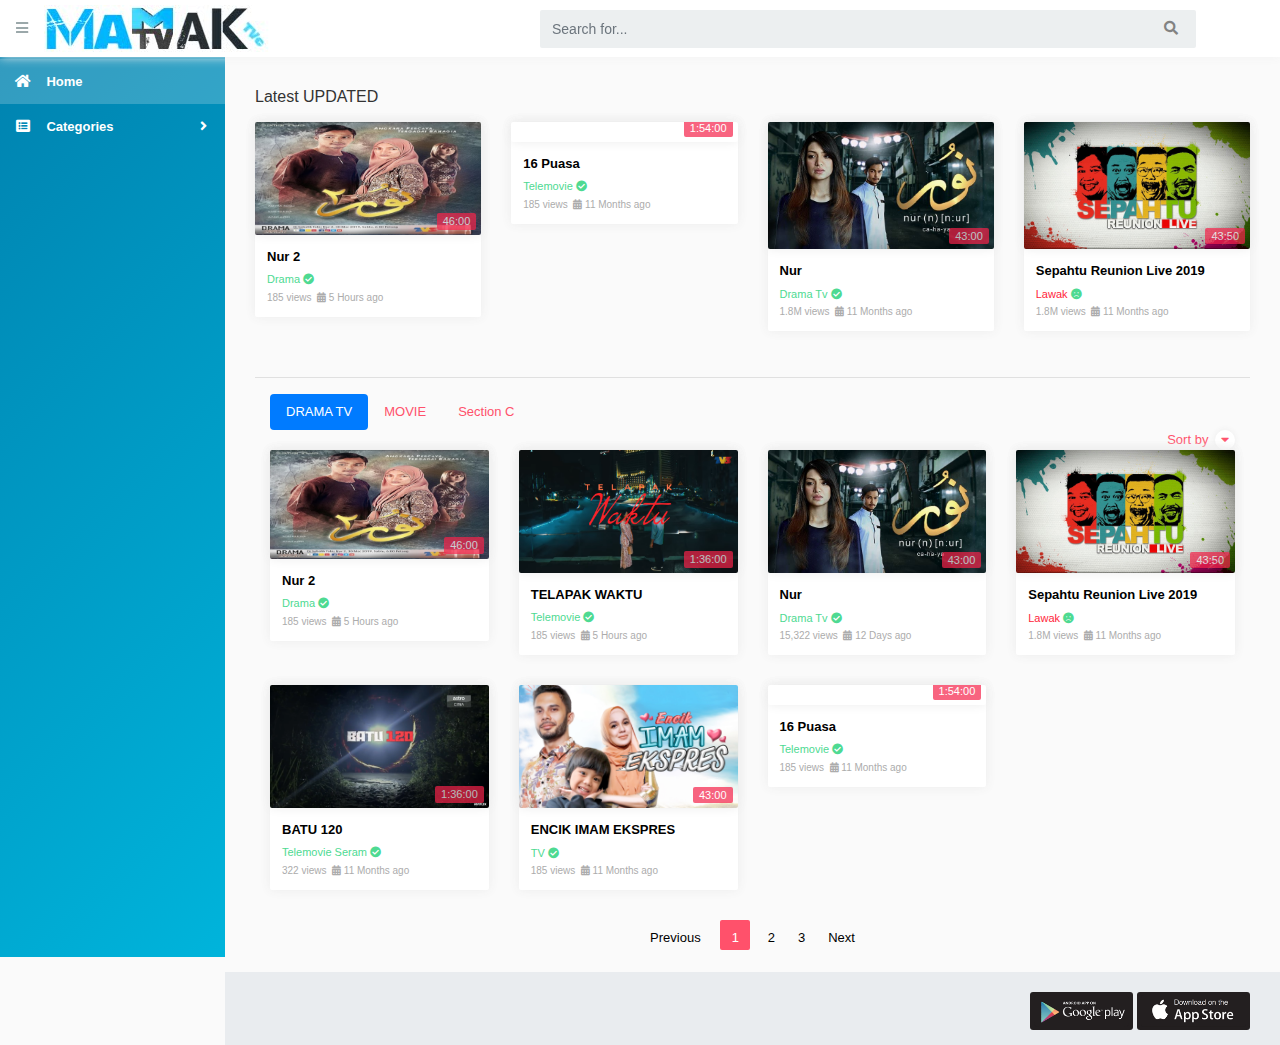
==== commit e901188c: "Add files via upload" ====
--- a/index.html
+++ b/index.html
@@ -1,477 +1,586 @@
-<!DOCTYPE html>
-<html lang="en"><head>
-      <meta charset="utf-8">
-      <meta http-equiv="X-UA-Compatible" content="IE=edge">
-      <meta name="viewport" content="width=device-width, initial-scale=1, shrink-to-fit=no">
-      <meta name="description" content="Drama dan Movie Terbaru">
-      <meta name="author" content="mamaktvc">
-      <title>MamakTvc</title>
-      <!-- Favicon Icon -->
-      <link rel="icon" type="image/png" href="img/favicon.png">
-      <!-- Bootstrap core CSS-->
-      <link href="vendor/bootstrap/css/bootstrap.min.css" rel="stylesheet">
-      <!-- Custom fonts for this template-->
-      <link href="vendor/fontawesome-free/css/all.min.css" rel="stylesheet" type="text/css">
-      <!-- Custom styles for this template-->
-      <link href="css/osahan.css" rel="stylesheet">
-      <!-- Owl Carousel -->
-      <link rel="stylesheet" href="vendor/owl-carousel/owl.carousel.css">
-      <link rel="stylesheet" href="vendor/owl-carousel/owl.theme.css">
-   <script type="text/javascript" async="" src="https://www.google-analytics.com/analytics.js"></script><script type="text/javascript" async="" src="https://www.google-analytics.com/analytics.js"></script><script type="text/javascript" async="" src="https://www.google-analytics.com/analytics.js"></script><script src="https://www.googletagmanager.com/gtag/js?id=UA-120909275-1"></script><script src="https://www.googletagmanager.com/gtag/js?id=UA-120909275-1"></script><script src="https://www.googletagmanager.com/gtag/js?id=UA-120909275-1"></script>
-   
-   
-   
-
-   </head>
-   <body id="page-top">
-      <nav class="navbar navbar-expand navbar-light bg-white static-top osahan-nav sticky-top">
-         &nbsp;&nbsp; 
-         <button class="btn btn-link btn-sm text-secondary order-1 order-sm-0" id="sidebarToggle">
-         <i class="fas fa-bars"></i>
-         </button> &nbsp;&nbsp;
-         <a class="navbar-brand mr-1" href="index.html"><img class="img-fluid" alt="" src="img/logo.png"></a>
-         <!-- Navbar Search -->
-         <form class="d-none d-md-inline-block form-inline ml-auto mr-0 mr-md-5 my-2 my-md-0 osahan-navbar-search">
-            <div class="input-group">
-               <input type="text" class="form-control" placeholder="Search for...">
-               <div class="input-group-append">
-                  <button class="btn btn-light" type="button">
-                  <i class="fas fa-search"></i> 
-                  </button>
-               </div>
-            </div>
-         </form>
-         <!-- Navbar -->
-         
-      </nav>
-      <div id="wrapper">
-         <!-- Sidebar -->
-         <ul class="sidebar navbar-nav">
-            <li class="nav-item active">
-               <a class="nav-link" href="index.html">
-               <i class="fas fa-fw fa-home"></i>
-               <span>Home</span>
-               </a>
-            </li>
-            <li class="nav-item">
-               
-            </li>
-         
-            <li class="nav-item dropdown">
-               <a class="nav-link dropdown-toggle" href="categories.html" role="button" data-toggle="dropdown" aria-haspopup="true" aria-expanded="false">
-               <i class="fas fa-fw fa-list-alt"></i>
-               <span>Categories</span>
-               </a>
-               <div class="dropdown-menu" x-placement="bottom-start" style="position: absolute; will-change: transform; top: 0px; left: 0px; transform: translate3d(5px, 37px, 0px);">
-                  <a class="dropdown-item" href="categories.html">Movie</a>
-                  <a class="dropdown-item" href="categories.html">Music</a>
-                  <a class="dropdown-item" href="categories.html">Television</a>
-               </div>
-            </li>
-            
-         </ul>
-         <div id="content-wrapper">
-            <div class="container-fluid pb-0">
-               <div class="top-mobile-search">
-                  <div class="row">
-                     <div class="col-md-12">   
-                        <form class="mobile-search">
-                           <div class="input-group">
-                             <input type="text" placeholder="Search for..." class="form-control">
-                               <div class="input-group-append">
-                                 <button type="button" class="btn btn-dark"><i class="fas fa-search"></i></button>
-                               </div>
-                           </div>
-                        </form>   
-                     </div>
-                  </div>
-               </div>
-               <div class="video-block section-padding">
-                  <div class="row">
-                     <div class="col-md-12">
-                        <div class="main-title">
-                           <h6>Latest UPDATED</h6>
-                        </div>
-                     </div>
-					 <div class="col-xl-3 col-sm-6 mb-3">
-                        <div class="video-card">
-                           <div class="video-card-image">
-                              <a class="play-icon" href="Nur2/Episod_1.html"><i class="fas fa-play-circle"></i></a>
-                              <a href="#"><img class="img-fluid" src="img/background8.png" alt=""></a>
-                              <div class="time">46:00</div>
-                           </div>
-                           <div class="video-card-body">
-                              <div class="video-title">
-                                 <a href="Nur2/Episod_1.html">Nur 2</a>
-                              </div>
-                              <div class="video-page text-success">
-                                 Drama  <a title="" data-placement="top" data-toggle="tooltip" href="#" data-original-title="Verified"><i class="fas fa-check-circle text-success"></i></a>
-                              </div>
-                              <div class="video-view">
-                                 185 views &nbsp;<i class="fas fa-calendar-alt"></i> 5 Hours ago
-                              </div>
-                           </div>
-                        </div>
-                     </div>
-                     <div class="col-xl-3 col-sm-6 mb-3">
-                        <div class="video-card">
-                           <div class="video-card-image">
-                              <a class="play-icon" href="Telemovie/Batu_120.html"><i class="fas fa-play-circle"></i></a>
-                              <a href="#"><img class="img-fluid" src="img/background3.png" alt=""></a>
-                              <div class="time">1:36:00</div>
-                           </div>
-                           <div class="video-card-body">
-                              <div class="video-title">
-                                 <a href="Telemovie/Batu_120.html">BATU 120</a>
-                              </div>
-                              <div class="video-page text-success">
-                                 Telemovie Seram  <a title="" data-placement="top" data-toggle="tooltip" href="#" data-original-title="Verified"><i class="fas fa-check-circle text-success"></i></a>
-                              </div>
-                              <div class="video-view">
-                                 185 views &nbsp;<i class="fas fa-calendar-alt"></i> 11 Months ago
-                              </div>
-                           </div>
-                        </div>
-                     </div>
-                     <div class="col-xl-3 col-sm-6 mb-3">
-                        <div class="video-card">
-                           <div class="video-card-image">
-                              <a class="play-icon" href="Nur/Episod_1.html"><i class="fas fa-play-circle"></i></a>
-                              <a href="#"><img class="img-fluid" src="img/background1.png" alt=""></a>
-                              <div class="time">43:00</div>
-                           </div>
-                           <div class="video-card-body">
-                              <div class="video-title">
-                                 <a href="Nur/Episod_1.html">Nur</a>
-                              </div>
-                              <div class="video-page text-success">
-                                 Drama Tv  <a title="" data-placement="top" data-toggle="tooltip" href="#" data-original-title="Verified"><i class="fas fa-check-circle text-success"></i></a>
-                              </div>
-                              <div class="video-view">
-                                 1.8M views &nbsp;<i class="fas fa-calendar-alt"></i> 11 Months ago
-                              </div>
-                           </div>
-                        </div>
-                     </div>
-                     <div class="col-xl-3 col-sm-6 mb-3">
-                        <div class="video-card">
-                           <div class="video-card-image">
-                              <a class="play-icon" href="Sepahtu_Re_Live/Episod_1.html"><i class="fas fa-play-circle"></i></a>
-                              <a href="#"><img class="img-fluid" src="img/background2.png" alt=""></a>
-                              <div class="time">43:50</div>
-                           </div>
-                           <div class="video-card-body">
-                              <div class="video-title">
-                                 <a href="Sepahtu_Re_Live/Episod_1.html">Sepahtu Reunion Live 2019</a>
-                              </div>
-                              <div class="video-page text-danger">
-                                 Lawak  <a title="" data-placement="top" data-toggle="tooltip" href="#" data-original-title="Unverified"><i class="fas fa-frown text-success"></i></a>
-                              </div>
-                              <div class="video-view">
-                                 1.8M views &nbsp;<i class="fas fa-calendar-alt"></i> 11 Months ago
-                              </div>
-                           </div>
-                        </div>
-                     </div>
-					 
-					 </div>
-					 <div class="owl-prev"><i class="fa fa-chevron-left"></i></div>
-            </div>
-               <hr>
-<div class="container">
-<!--nav pills-->
-    <ul class="nav nav-pills" role="tablist" id="myTab">
-        <li class="nav-item">
-		<a class="nav-link active" data-toggle="pill"  href="#sectionA">DRAMA TV</a>
-		</li>
-        <li class="nav-item">
-		<a class="nav-link" data-toggle="pill" href="#sectionB">MOVIE</a>
-		</li>
-        <li class="nav-item">
-		<a class="nav-link" data-toggle="pill" href="#sectionC">Section C</a>
-		</li>
-    </ul>
-</div>
-    <div class="tab-content">
-        <div id="sectionA" class="container tab-pane active">
-            <div class="video-block section-padding">
-                  <div class="row">
-                     <div class="col-md-12">
-                        <div class="main-title">
-                           <div class="btn-group float-right right-action">
-                              <a href="#" class="right-action-link text-gray" data-toggle="dropdown" aria-haspopup="true" aria-expanded="false">
-                              Sort by <i class="fa fa-caret-down" aria-hidden="true"></i>
-                              </a>
-                              <div class="dropdown-menu dropdown-menu-right">
-                                 <a class="dropdown-item" href="#"><i class="fas fa-fw fa-star"></i> &nbsp; Top Rated</a>
-                                 <a class="dropdown-item" href="#"><i class="fas fa-fw fa-signal"></i> &nbsp; Viewed</a>
-                                 <a class="dropdown-item" href="#"><i class="fas fa-fw fa-times-circle"></i> &nbsp; Close</a>
-                              </div>
-                           </div>
-                        </div>
-                     </div>
-					 <div class="col-xl-3 col-sm-6 mb-3">
-                        <div class="video-card">
-                           <div class="video-card-image">
-                              <a class="play-icon" href="Nur2/Episod_1.html"><i class="fas fa-play-circle"></i></a>
-                              <a href="#"><img class="img-fluid" src="img/background8.png" alt=""></a>
-                              <div class="time">46:00</div>
-                           </div>
-                           <div class="video-card-body">
-                              <div class="video-title">
-                                 <a href="Nur2/Episod_1.html">Nur 2</a>
-                              </div>
-                              <div class="video-page text-success">
-                                 Drama  <a title="" data-placement="top" data-toggle="tooltip" href="#" data-original-title="Verified"><i class="fas fa-check-circle text-success"></i></a>
-                              </div>
-                              <div class="video-view">
-                                 185 views &nbsp;<i class="fas fa-calendar-alt"></i> 5 Hours ago
-                              </div>
-                           </div>
-                        </div>
-                     </div>
-					 <div class="col-xl-3 col-sm-6 mb-3">
-					 <div class="video-card">
-                           <div class="video-card-image">
-                              <a class="play-icon" href="Telemovie/Telapak_waktu.html"><i class="fas fa-play-circle"></i></a>
-                              <a href="#"><img class="img-fluid" src="img/background4.png" alt=""></a>
-                              <div class="time">1:36:00</div>
-                           </div>
-                           <div class="video-card-body">
-                              <div class="video-title">
-                                 <a href="Telemovie/Telapak_waktu.html">TELAPAK WAKTU</a>
-                              </div>
-                              <div class="video-page text-success">
-                                 Telemovie  <a title="" data-placement="top" data-toggle="tooltip" href="#" data-original-title="Verified"><i class="fas fa-check-circle text-success"></i></a>
-                              </div>
-                              <div class="video-view">
-                                 185 views &nbsp;<i class="fas fa-calendar-alt"></i> 5 Hours ago
-                              </div>
-                           </div>
-						 </div>
-					 </div>
-                     <div class="col-xl-3 col-sm-6 mb-3">
-                        <div class="video-card">
-                           <div class="video-card-image">
-                              <a class="play-icon" href="Nur/Episod_1.html"><i class="fas fa-play-circle"></i></a>
-                              <a href="#"><img class="img-fluid" src="img/background1.png" alt=""></a>
-                              <div class="time">43:00</div>
-                           </div>
-                           <div class="video-card-body">
-                              <div class="video-title">
-                                 <a href="Nur/Episod_1.html">Nur</a>
-                              </div>
-                              <div class="video-page text-success">
-                                 Drama Tv  <a title="" data-placement="top" data-toggle="tooltip" href="#" data-original-title="Verified"><i class="fas fa-check-circle text-success"></i></a>
-                              </div>
-                              <div class="video-view">
-                                 15,322 views &nbsp;<i class="fas fa-calendar-alt"></i> 12 Days ago
-                              </div>
-                           </div>
-                        </div>
-                     </div>
-                     <div class="col-xl-3 col-sm-6 mb-3">
-                        <div class="video-card">
-                           <div class="video-card-image">
-                              <a class="play-icon" href="Sepahtu_Re_Live/Episod_1.html"><i class="fas fa-play-circle"></i></a>
-                              <a href="#"><img class="img-fluid" src="img/background2.png" alt=""></a>
-                              <div class="time">43:50</div>
-                           </div>
-                           <div class="video-card-body">
-                              <div class="video-title">
-                                 <a href="Sepahtu_Re_Live/Episod_1.html">Sepahtu Reunion Live 2019</a>
-                              </div>
-                              <div class="video-page text-danger">
-                                 Lawak  <a title="" data-placement="top" data-toggle="tooltip" href="#" data-original-title="Unverified"><i class="fas fa-frown text-success"></i></a>
-                              </div>
-                              <div class="video-view">
-                                 1.8M views &nbsp;<i class="fas fa-calendar-alt"></i> 11 Months ago
-                              </div>
-                           </div>
-                        </div>
-                     </div>
-                     <div class="col-xl-3 col-sm-6 mb-3">
-                        <div class="video-card">
-                           <div class="video-card-image">
-                              <a class="play-icon" href="Telemovie/Batu_120.html"><i class="fas fa-play-circle"></i></a>
-                              <a href="#"><img class="img-fluid" src="img/background3.png" alt=""></a>
-                              <div class="time">1:36:00</div>
-                           </div>
-                           <div class="video-card-body">
-                              <div class="video-title">
-                                 <a href="Telemovie/Batu_120.html">BATU 120</a>
-                              </div>
-                              <div class="video-page text-success">
-                                 Telemovie Seram  <a title="" data-placement="top" data-toggle="tooltip" href="#" data-original-title="Verified"><i class="fas fa-check-circle text-success"></i></a>
-                              </div>
-                              <div class="video-view">
-                                 322 views &nbsp;<i class="fas fa-calendar-alt"></i> 11 Months ago
-                              </div>
-                           </div>
-                        </div>
-                     </div>
-					 <div class="col-xl-3 col-sm-6 mb-3">
-                        <div class="video-card">
-                           <div class="video-card-image">
-                              <a class="play-icon" href="Encik_Imam_Ekspress/1_promo.html"><i class="fas fa-play-circle"></i></a>
-                              <a href="#"><img class="img-fluid" src="img/background.png" alt=""></a>
-                              <div class="time">43:00</div>
-                           </div>
-                           <div class="video-card-body">
-                              <div class="video-title">
-                                 <a href="Encik_Imam_Ekspress/1_promo.html">ENCIK IMAM EKSPRES</a>
-                              </div>
-                              <div class="video-page text-success">
-                                 TV  <a title="" data-placement="top" data-toggle="tooltip" href="#" data-original-title="Verified"><i class="fas fa-check-circle text-success"></i></a>
-                              </div>
-                              <div class="video-view">
-                                 185 views &nbsp;<i class="fas fa-calendar-alt"></i> 11 Months ago
-                              </div>
-                           </div>
-                        </div>
-                     </div>
-                  </div>
-               </div>
-        </div>
-		<div id="sectionB" class="tab-pane fade">
-            <div class="video-block section-padding">
-                  <div class="row">
-                     <div class="col-md-12">
-                        <div class="main-title">
-                           <div class="btn-group float-right right-action">
-                              <a href="#" class="right-action-link text-gray" data-toggle="dropdown" aria-haspopup="true" aria-expanded="false">
-                              Sort by <i class="fa fa-caret-down" aria-hidden="true"></i>
-                              </a>
-                              <div class="dropdown-menu dropdown-menu-right">
-                                 <a class="dropdown-item" href="#"><i class="fas fa-fw fa-star"></i> &nbsp; Top Rated</a>
-                                 <a class="dropdown-item" href="#"><i class="fas fa-fw fa-signal"></i> &nbsp; Viewed</a>
-                                 <a class="dropdown-item" href="#"><i class="fas fa-fw fa-times-circle"></i> &nbsp; Close</a>
-                              </div>
-                           </div>
-                        </div>
-                     </div>
-					 <div class="col-xl-3 col-sm-6 mb-3">
-                        <div class="video-card">
-                           <div class="video-card-image">
-                              <a class="play-icon" href="Movie/one_two_jaga.html"><i class="fas fa-play-circle"></i></a>
-                              <a href="Movie/one_two_jaga.html"><img class="img-fluid" src="img/background5.png" alt=""></a>
-                              <div class="time">1:21:20</div>
-                           </div>
-                           <div class="video-card-body">
-                              <div class="video-title">
-                                 <a href="Movie/one_two_jaga.html">One Two Jaga</a>
-                              </div>
-                              <div class="video-page text-success">
-                                 Film  <a title="" data-placement="top" data-toggle="tooltip" href="#" data-original-title="Verified"><i class="fas fa-check-circle text-success"></i></a>
-                              </div>
-                              <div class="video-view">
-                                 1.8M views &nbsp;<i class="fas fa-calendar-alt"></i> 11 Months ago
-                              </div>
-                           </div>
-                        </div>
-                     </div>
-					 <div class="col-xl-3 col-sm-6 mb-3">
-                        <div class="video-card">
-                           <div class="video-card-image">
-                              <a class="play-icon" href="Movie/H_T_T_D_19.html"><i class="fas fa-play-circle"></i></a>
-                              <a href="Movie/H_T_T_D_19.html"><img class="img-fluid" src="img/background6.png" alt=""></a>
-                              <div class="time">1:41:00</div>
-                           </div>
-                           <div class="video-card-body">
-                              <div class="video-title">
-                                 <a href="Movie/H_T_T_D_19.html">How to Train Your Dragon: The Hidden World</a>
-                              </div>
-                              <div class="video-page text-success">
-                                 Film  <a title="" data-placement="top" data-toggle="tooltip" href="#" data-original-title="Verified"><i class="fas fa-check-circle text-success"></i></a>
-                              </div>
-                              <div class="video-view">
-                                 9,347 views &nbsp;<i class="fas fa-calendar-alt"></i> 1 Months ago
-                              </div>
-                           </div>
-                        </div>
-                     </div>
-					 <div class="col-xl-3 col-sm-6 mb-3">
-                        <div class="video-card">
-                           <div class="video-card-image">
-                              <a class="play-icon" href="Movie/Only_The_Brave.html"><i class="fas fa-play-circle"></i></a>
-                              <a href="Movie/Only_The_Brave.html"><img class="img-fluid" src="img/background7.png" alt=""></a>
-                              <div class="time">1:41:00</div>
-                           </div>
-                           <div class="video-card-body">
-                              <div class="video-title">
-                                 <a href="Movie/H_T_T_D_19.html">Only The Brave</a>
-                              </div>
-                              <div class="video-page text-success">
-                                 Film  <a title="" data-placement="top" data-toggle="tooltip" href="#" data-original-title="Verified"><i class="fas fa-check-circle text-success"></i></a>
-                              </div>
-                              <div class="video-view">
-                                 9,347 views &nbsp;<i class="fas fa-calendar-alt"></i> 1 Months ago
-                              </div>
-                           </div>
-                        </div>
-                     </div>
-					 </div>
-					 </div>
-        </div>
-</div>
-</div>
-				</div>
-					 
-					 <hr>
-               
-            </div>
-            <!-- /.container-fluid -->
-            <!-- Sticky Footer -->
-            <footer class="sticky-footer">
-               <div class="container">
-                  <div class="row no-gutters">
-                     <div class="col-lg-6 col-sm-6">
-                        
-                     </div>
-                     <div class="col-lg-6 col-sm-6 text-right">
-                        <div class="app">
-                           <a href="#"><img alt="" src="img/google.png"></a>
-                           <a href="#"><img alt="" src="img/apple.png"></a>
-                        </div>
-                     </div>
-                  </div>
-               </div>
-            </footer>
-         </div>
-         <!-- /.content-wrapper -->
-      </div>
-      <!-- /#wrapper -->
-      <!-- Scroll to Top Button-->
-      <a class="scroll-to-top rounded" href="#page-top" style="display: none;">
-      <i class="fas fa-angle-up"></i>
-      </a>
-      <!-- Logout Modal-->
-      <div class="modal fade" id="logoutModal" tabindex="-1" role="dialog" aria-labelledby="exampleModalLabel" aria-hidden="true">
-         <div class="modal-dialog modal-sm modal-dialog-centered" role="document">
-            <div class="modal-content">
-               <div class="modal-header">
-                  <h5 class="modal-title" id="exampleModalLabel">Ready to Leave?</h5>
-                  <button class="close" type="button" data-dismiss="modal" aria-label="Close">
-                  <span aria-hidden="true">?</span>
-                  </button>
-               </div>
-               <div class="modal-body">Select "Logout" below if you are ready to end your current session.</div>
-               <div class="modal-footer">
-                  <button class="btn btn-secondary" type="button" data-dismiss="modal">Cancel</button>
-                  <a class="btn btn-primary" href="login.html">Logout</a>
-               </div>
-            </div>
-         </div>
-      </div>
-      <!-- Bootstrap core JavaScript-->
-      <script src="vendor/jquery/jquery.min.js"></script>
-      <script src="vendor/bootstrap/js/bootstrap.bundle.min.js"></script>
-      <!-- Core plugin JavaScript-->
-      <script src="vendor/jquery-easing/jquery.easing.min.js"></script>
-      <!-- Owl Carousel -->
-      <script src="vendor/owl-carousel/owl.carousel.js"></script>
-      <!-- Custom scripts for all pages-->
-      <script src="js/custom.js"></script>
-   
-
+<!DOCTYPE html>
+<html lang="en"><head>
+      <meta charset="utf-8">
+      <meta http-equiv="X-UA-Compatible" content="IE=edge">
+      <meta name="viewport" content="width=device-width, initial-scale=1, shrink-to-fit=no">
+      <meta name="description" content="Drama dan Movie Terbaru">
+      <meta name="author" content="mamaktvc">
+      <title>MamakTvc</title>
+      <!-- Favicon Icon -->
+      <link rel="icon" type="image/png" href="img/favicon.png">
+      <!-- Bootstrap core CSS-->
+      <link href="vendor/bootstrap/css/bootstrap.min.css" rel="stylesheet">
+      <!-- Custom fonts for this template-->
+      <link href="vendor/fontawesome-free/css/all.min.css" rel="stylesheet" type="text/css">
+      <!-- Custom styles for this template-->
+      <link href="css/osahan.css" rel="stylesheet">
+      <!-- Owl Carousel -->
+      <link rel="stylesheet" href="vendor/owl-carousel/owl.carousel.css">
+      <link rel="stylesheet" href="vendor/owl-carousel/owl.theme.css">
+   <script type="text/javascript" async="" src="https://www.google-analytics.com/analytics.js"></script><script type="text/javascript" async="" src="https://www.google-analytics.com/analytics.js"></script><script type="text/javascript" async="" src="https://www.google-analytics.com/analytics.js"></script><script src="https://www.googletagmanager.com/gtag/js?id=UA-120909275-1"></script><script src="https://www.googletagmanager.com/gtag/js?id=UA-120909275-1"></script><script src="https://www.googletagmanager.com/gtag/js?id=UA-120909275-1"></script>
+   
+   </head>
+   <body id="page-top">
+      <nav class="navbar navbar-expand navbar-light bg-white static-top osahan-nav sticky-top">
+         &nbsp;&nbsp; 
+         <button class="btn btn-link btn-sm text-secondary order-1 order-sm-0" id="sidebarToggle">
+         <i class="fas fa-bars"></i>
+         </button> &nbsp;&nbsp;
+         <a class="navbar-brand mr-1" href="index.html"><img class="img-fluid" alt="" src="img/logo.png"></a>
+         <!-- Navbar Search -->
+         <form class="d-none d-md-inline-block form-inline ml-auto mr-0 mr-md-5 my-2 my-md-0 osahan-navbar-search" role="search" action="index.html" method="get">
+            <div class="input-group">
+               <input type="text" class="form-control" placeholder="Search for...">
+               <div class="input-group-append">
+                  <button class="btn btn-light" type="submit">
+                  <i class="fas fa-search"></i> 
+                  </button>
+               </div>
+            </div>
+         </form>
+         <!-- Navbar -->
+		 </nav>
+      <div id="wrapper">
+         <!-- Sidebar -->
+         <ul class="sidebar navbar-nav">
+            <li class="nav-item active">
+               <a class="nav-link" href="index.html">
+               <i class="fas fa-fw fa-home"></i>
+               <span>Home</span>
+               </a>
+            </li>
+            <li class="nav-item">
+               
+            </li>
+         
+            <li class="nav-item dropdown">
+               <a class="nav-link dropdown-toggle" href="categories.html" role="button" data-toggle="dropdown" aria-haspopup="true" aria-expanded="false">
+               <i class="fas fa-fw fa-list-alt"></i>
+               <span>Categories</span>
+               </a>
+               <div class="dropdown-menu" x-placement="bottom-start" style="position: absolute; will-change: transform; top: 0px; left: 0px; transform: translate3d(5px, 37px, 0px);">
+                  <a class="dropdown-item" href="categories.html">Movie</a>
+                  <a class="dropdown-item" href="categories.html">Music</a>
+                  <a class="dropdown-item" href="categories.html">Television</a>
+               </div>
+            </li>
+            
+         </ul>
+         <div id="content-wrapper">
+            <div class="container-fluid pb-0">
+               <div class="top-mobile-search">
+                  <div class="row">
+                     <div class="col-md-12">   
+                        <form class="mobile-search">
+                           <div class="input-group">
+                             <input type="text" placeholder="Search for..." class="form-control">
+                               <div class="input-group-append">
+                                 <button type="submit" class="btn btn-dark"><i class="fas fa-search"></i></button>
+                               </div>
+                           </div>
+                        </form>   
+                     </div>
+                  </div>
+               </div>
+               <div class="video-block section-padding">
+                  <div class="row">
+                     <div class="col-md-12">
+                        <div class="main-title">
+                           <h6>Latest UPDATED</h6>
+                        </div>
+                     </div>
+					 <div class="col-xl-3 col-sm-6 mb-3">
+                        <div class="video-card">
+                           <div class="video-card-image">
+                              <a class="play-icon" href="Nur2/Episod_1.html"><i class="fas fa-play-circle"></i></a>
+                              <a href="#"><img class="img-fluid" src="img/background8.png" alt=""></a>
+                              <div class="time">46:00</div>
+                           </div>
+                           <div class="video-card-body">
+                              <div class="video-title">
+                                 <a href="Nur2/Episod_1.html">Nur 2</a>
+                              </div>
+                              <div class="video-page text-success">
+                                 Drama  <a title="" data-placement="top" data-toggle="tooltip" href="#" data-original-title="Verified"><i class="fas fa-check-circle text-success"></i></a>
+                              </div>
+                              <div class="video-view">
+                                 185 views &nbsp;<i class="fas fa-calendar-alt"></i> 5 Hours ago
+                              </div>
+                           </div>
+                        </div>
+                     </div>
+                     <div class="col-xl-3 col-sm-6 mb-3">
+                        <div class="video-card">
+                           <div class="video-card-image">
+                              <a class="play-icon" href="Telemovie/16puasa.html"><i class="fas fa-play-circle"></i></a>
+                              <a href="#"><img class="img-fluid" src="https://i.ytimg.com/vi/UYJetYOX2wg/maxresdefault.jpg" alt=""></a>
+                              <div class="time">1:54:00</div>
+                           </div>
+                           <div class="video-card-body">
+                              <div class="video-title">
+                                 <a href="Telemovie/16puasa.html">16 Puasa</a>
+                              </div>
+                              <div class="video-page text-success">
+                                 Telemovie  <a title="" data-placement="top" data-toggle="tooltip" href="#" data-original-title="Verified"><i class="fas fa-check-circle text-success"></i></a>
+                              </div>
+                              <div class="video-view">
+                                 185 views &nbsp;<i class="fas fa-calendar-alt"></i> 11 Months ago
+                              </div>
+                           </div>
+                        </div>
+                     </div>
+                     <div class="col-xl-3 col-sm-6 mb-3">
+                        <div class="video-card">
+                           <div class="video-card-image">
+                              <a class="play-icon" href="Nur/Episod_1.html"><i class="fas fa-play-circle"></i></a>
+                              <a href="#"><img class="img-fluid" src="img/background1.png" alt=""></a>
+                              <div class="time">43:00</div>
+                           </div>
+                           <div class="video-card-body">
+                              <div class="video-title">
+                                 <a href="Nur/Episod_1.html">Nur</a>
+                              </div>
+                              <div class="video-page text-success">
+                                 Drama Tv  <a title="" data-placement="top" data-toggle="tooltip" href="#" data-original-title="Verified"><i class="fas fa-check-circle text-success"></i></a>
+                              </div>
+                              <div class="video-view">
+                                 1.8M views &nbsp;<i class="fas fa-calendar-alt"></i> 11 Months ago
+                              </div>
+                           </div>
+                        </div>
+                     </div>
+                     <div class="col-xl-3 col-sm-6 mb-3">
+                        <div class="video-card">
+                           <div class="video-card-image">
+                              <a class="play-icon" href="Sepahtu_Re_Live/Episod_1.html"><i class="fas fa-play-circle"></i></a>
+                              <a href="#"><img class="img-fluid" src="img/background2.png" alt=""></a>
+                              <div class="time">43:50</div>
+                           </div>
+                           <div class="video-card-body">
+                              <div class="video-title">
+                                 <a href="Sepahtu_Re_Live/Episod_1.html">Sepahtu Reunion Live 2019</a>
+                              </div>
+                              <div class="video-page text-danger">
+                                 Lawak  <a title="" data-placement="top" data-toggle="tooltip" href="#" data-original-title="Unverified"><i class="fas fa-frown text-success"></i></a>
+                              </div>
+                              <div class="video-view">
+                                 1.8M views &nbsp;<i class="fas fa-calendar-alt"></i> 11 Months ago
+                              </div>
+                           </div>
+                        </div>
+                     </div>
+					 
+					 </div>
+					 <div class="owl-prev"><i class="fa fa-chevron-left"></i></div>
+            </div>
+               <hr>
+<div class="container">
+<!--nav pills-->
+    <ul class="nav nav-pills" role="tablist" id="myTab">
+        <li class="nav-item">
+		<a class="nav-link active" data-toggle="pill"  href="#sectionA">DRAMA TV</a>
+		</li>
+        <li class="nav-item">
+		<a class="nav-link" data-toggle="pill" href="#sectionB">MOVIE</a>
+		</li>
+        <li class="nav-item">
+		<a class="nav-link" data-toggle="pill" href="#sectionC">Section C</a>
+		</li>
+    </ul>
+</div>
+    <div class="tab-content">
+        <div id="sectionA" class="container tab-pane active">
+            <div class="video-block section-padding">
+                  <div class="row">
+                     <div class="col-md-12">
+                        <div class="main-title">
+                           <div class="btn-group float-right right-action">
+                              <a href="#" class="right-action-link text-gray" data-toggle="dropdown" aria-haspopup="true" aria-expanded="false">
+                              Sort by <i class="fa fa-caret-down" aria-hidden="true"></i>
+                              </a>
+                              <div class="dropdown-menu dropdown-menu-right">
+                                 <a class="dropdown-item" href="#"><i class="fas fa-fw fa-star"></i> &nbsp; Top Rated</a>
+                                 <a class="dropdown-item" href="#"><i class="fas fa-fw fa-signal"></i> &nbsp; Viewed</a>
+                                 <a class="dropdown-item" href="#"><i class="fas fa-fw fa-times-circle"></i> &nbsp; Close</a>
+                              </div>
+                           </div>
+                        </div>
+                     </div>
+					 <div class="col-xl-3 col-sm-6 mb-3">
+                        <div class="video-card">
+                           <div class="video-card-image">
+                              <a class="play-icon" href="Nur2/Episod_1.html"><i class="fas fa-play-circle"></i></a>
+                              <a href="#"><img class="img-fluid" src="img/background8.png" alt=""></a>
+                              <div class="time">46:00</div>
+                           </div>
+                           <div class="video-card-body">
+                              <div class="video-title">
+                                 <a href="Nur2/Episod_1.html">Nur 2</a>
+                              </div>
+                              <div class="video-page text-success">
+                                 Drama  <a title="" data-placement="top" data-toggle="tooltip" href="#" data-original-title="Verified"><i class="fas fa-check-circle text-success"></i></a>
+                              </div>
+                              <div class="video-view">
+                                 185 views &nbsp;<i class="fas fa-calendar-alt"></i> 5 Hours ago
+                              </div>
+                           </div>
+                        </div>
+                     </div>
+					 <div class="col-xl-3 col-sm-6 mb-3">
+					 <div class="video-card">
+                           <div class="video-card-image">
+                              <a class="play-icon" href="Telemovie/Telapak_waktu.html"><i class="fas fa-play-circle"></i></a>
+                              <a href="#"><img class="img-fluid" src="img/background4.png" alt=""></a>
+                              <div class="time">1:36:00</div>
+                           </div>
+                           <div class="video-card-body">
+                              <div class="video-title">
+                                 <a href="Telemovie/Telapak_waktu.html">TELAPAK WAKTU</a>
+                              </div>
+                              <div class="video-page text-success">
+                                 Telemovie  <a title="" data-placement="top" data-toggle="tooltip" href="#" data-original-title="Verified"><i class="fas fa-check-circle text-success"></i></a>
+                              </div>
+                              <div class="video-view">
+                                 185 views &nbsp;<i class="fas fa-calendar-alt"></i> 5 Hours ago
+                              </div>
+                           </div>
+						 </div>
+					 </div>
+                     <div class="col-xl-3 col-sm-6 mb-3">
+                        <div class="video-card">
+                           <div class="video-card-image">
+                              <a class="play-icon" href="Nur/Episod_1.html"><i class="fas fa-play-circle"></i></a>
+                              <a href="#"><img class="img-fluid" src="img/background1.png" alt=""></a>
+                              <div class="time">43:00</div>
+                           </div>
+                           <div class="video-card-body">
+                              <div class="video-title">
+                                 <a href="Nur/Episod_1.html">Nur</a>
+                              </div>
+                              <div class="video-page text-success">
+                                 Drama Tv  <a title="" data-placement="top" data-toggle="tooltip" href="#" data-original-title="Verified"><i class="fas fa-check-circle text-success"></i></a>
+                              </div>
+                              <div class="video-view">
+                                 15,322 views &nbsp;<i class="fas fa-calendar-alt"></i> 12 Days ago
+                              </div>
+                           </div>
+                        </div>
+                     </div>
+                     <div class="col-xl-3 col-sm-6 mb-3">
+                        <div class="video-card">
+                           <div class="video-card-image">
+                              <a class="play-icon" href="Sepahtu_Re_Live/Episod_1.html"><i class="fas fa-play-circle"></i></a>
+                              <a href="#"><img class="img-fluid" src="img/background2.png" alt=""></a>
+                              <div class="time">43:50</div>
+                           </div>
+                           <div class="video-card-body">
+                              <div class="video-title">
+                                 <a href="Sepahtu_Re_Live/Episod_1.html">Sepahtu Reunion Live 2019</a>
+                              </div>
+                              <div class="video-page text-danger">
+                                 Lawak  <a title="" data-placement="top" data-toggle="tooltip" href="#" data-original-title="Unverified"><i class="fas fa-frown text-success"></i></a>
+                              </div>
+                              <div class="video-view">
+                                 1.8M views &nbsp;<i class="fas fa-calendar-alt"></i> 11 Months ago
+                              </div>
+                           </div>
+                        </div>
+                     </div>
+                     <div class="col-xl-3 col-sm-6 mb-3">
+                        <div class="video-card">
+                           <div class="video-card-image">
+                              <a class="play-icon" href="Telemovie/Batu_120.html"><i class="fas fa-play-circle"></i></a>
+                              <a href="#"><img class="img-fluid" src="img/background3.png" alt=""></a>
+                              <div class="time">1:36:00</div>
+                           </div>
+                           <div class="video-card-body">
+                              <div class="video-title">
+                                 <a href="Telemovie/Batu_120.html">BATU 120</a>
+                              </div>
+                              <div class="video-page text-success">
+                                 Telemovie Seram  <a title="" data-placement="top" data-toggle="tooltip" href="#" data-original-title="Verified"><i class="fas fa-check-circle text-success"></i></a>
+                              </div>
+                              <div class="video-view">
+                                 322 views &nbsp;<i class="fas fa-calendar-alt"></i> 11 Months ago
+                              </div>
+                           </div>
+                        </div>
+                     </div>
+					 <div class="col-xl-3 col-sm-6 mb-3">
+                        <div class="video-card">
+                           <div class="video-card-image">
+                              <a class="play-icon" href="Encik_Imam_Ekspress/1_promo.html"><i class="fas fa-play-circle"></i></a>
+                              <a href="#"><img class="img-fluid" src="img/background.png" alt=""></a>
+                              <div class="time">43:00</div>
+                           </div>
+                           <div class="video-card-body">
+                              <div class="video-title">
+                                 <a href="Encik_Imam_Ekspress/1_promo.html">ENCIK IMAM EKSPRES</a>
+                              </div>
+                              <div class="video-page text-success">
+                                 TV  <a title="" data-placement="top" data-toggle="tooltip" href="#" data-original-title="Verified"><i class="fas fa-check-circle text-success"></i></a>
+                              </div>
+                              <div class="video-view">
+                                 185 views &nbsp;<i class="fas fa-calendar-alt"></i> 11 Months ago
+                              </div>
+                           </div>
+                        </div>
+                     </div>
+					 <div class="col-xl-3 col-sm-6 mb-3">
+                        <div class="video-card">
+                           <div class="video-card-image">
+                              <a class="play-icon" href="Telemovie/16puasa.html"><i class="fas fa-play-circle"></i></a>
+                              <a href="#"><img class="img-fluid" src="https://i.ytimg.com/vi/UYJetYOX2wg/maxresdefault.jpg" alt=""></a>
+                              <div class="time">1:54:00</div>
+                           </div>
+                           <div class="video-card-body">
+                              <div class="video-title">
+                                 <a href="Telemovie/16puasa.html">16 Puasa</a>
+                              </div>
+                              <div class="video-page text-success">
+                                 Telemovie  <a title="" data-placement="top" data-toggle="tooltip" href="#" data-original-title="Verified"><i class="fas fa-check-circle text-success"></i></a>
+                              </div>
+                              <div class="video-view">
+                                 185 views &nbsp;<i class="fas fa-calendar-alt"></i> 11 Months ago
+                              </div>
+                           </div>
+                        </div>
+                     </div>
+                  </div>
+               </div>
+        </div>
+		<div id="sectionB" class="container tab-pane fade">
+            <div class="video-block section-padding">
+                  <div class="row">
+                     <div class="col-md-12">
+                        <div class="main-title">
+                           <div class="btn-group float-right right-action">
+                              <a href="#" class="right-action-link text-gray" data-toggle="dropdown" aria-haspopup="true" aria-expanded="false">
+                              Sort by <i class="fa fa-caret-down" aria-hidden="true"></i>
+                              </a>
+                              <div class="dropdown-menu dropdown-menu-right">
+                                 <a class="dropdown-item" href="#"><i class="fas fa-fw fa-star"></i> &nbsp; Top Rated</a>
+                                 <a class="dropdown-item" href="#"><i class="fas fa-fw fa-signal"></i> &nbsp; Viewed</a>
+                                 <a class="dropdown-item" href="#"><i class="fas fa-fw fa-times-circle"></i> &nbsp; Close</a>
+                              </div>
+                           </div>
+                        </div>
+                     </div>
+					 <div class="col-xl-3 col-sm-6 mb-3">
+                        <div class="video-card">
+                           <div class="video-card-image">
+                              <a class="play-icon" href="Movie/one_two_jaga.html"><i class="fas fa-play-circle"></i></a>
+                              <a href="Movie/one_two_jaga.html"><img class="img-fluid" src="img/background5.png" alt=""></a>
+                              <div class="time">1:21:20</div>
+                           </div>
+                           <div class="video-card-body">
+                              <div class="video-title">
+                                 <a href="Movie/one_two_jaga.html">One Two Jaga</a>
+                              </div>
+                              <div class="video-page text-success">
+                                 Film  <a title="" data-placement="top" data-toggle="tooltip" href="#" data-original-title="Verified"><i class="fas fa-check-circle text-success"></i></a>
+                              </div>
+                              <div class="video-view">
+                                 1.8M views &nbsp;<i class="fas fa-calendar-alt"></i> 11 Months ago
+                              </div>
+                           </div>
+                        </div>
+                     </div>
+					 <div class="col-xl-3 col-sm-6 mb-3">
+                        <div class="video-card">
+                           <div class="video-card-image">
+                              <a class="play-icon" href="Movie/H_T_T_D_19.html"><i class="fas fa-play-circle"></i></a>
+                              <a href="Movie/H_T_T_D_19.html"><img class="img-fluid" src="img/background6.png" alt=""></a>
+                              <div class="time">1:41:00</div>
+                           </div>
+                           <div class="video-card-body">
+                              <div class="video-title">
+                                 <a href="Movie/H_T_T_D_19.html">How to Train Your Dragon: The Hidden World</a>
+                              </div>
+                              <div class="video-page text-success">
+                                 Film  <a title="" data-placement="top" data-toggle="tooltip" href="#" data-original-title="Verified"><i class="fas fa-check-circle text-success"></i></a>
+                              </div>
+                              <div class="video-view">
+                                 9,347 views &nbsp;<i class="fas fa-calendar-alt"></i> 1 Months ago
+                              </div>
+                           </div>
+                        </div>
+                     </div>
+					 <div class="col-xl-3 col-sm-6 mb-3">
+                        <div class="video-card">
+                           <div class="video-card-image">
+                              <a class="play-icon" href="Movie/Only_The_Brave.html"><i class="fas fa-play-circle"></i></a>
+                              <a href="Movie/Only_The_Brave.html"><img class="img-fluid" src="img/background7.png" alt=""></a>
+                              <div class="time">1:41:00</div>
+                           </div>
+                           <div class="video-card-body">
+                              <div class="video-title">
+                                 <a href="Movie/H_T_T_D_19.html">Only The Brave</a>
+                              </div>
+                              <div class="video-page text-success">
+                                 Film  <a title="" data-placement="top" data-toggle="tooltip" href="#" data-original-title="Verified"><i class="fas fa-check-circle text-success"></i></a>
+                              </div>
+                              <div class="video-view">
+                                 9,347 views &nbsp;<i class="fas fa-calendar-alt"></i> 1 Months ago
+                              </div>
+                           </div>
+                        </div>
+                     </div>
+					  <div class="col-xl-3 col-sm-6 mb-3">
+                        <div class="video-card">
+                           <div class="video-card-image">
+                              <a class="play-icon" href="Movie/Incredible2.html"><i class="fas fa-play-circle"></i></a>
+                              <a href="Movie/Incredible2.html"><img class="img-fluid" src="https://thumbor.forbes.com/thumbor/960x0/https%3A%2F%2Fblogs-images.forbes.com%2Fscottmendelson%2Ffiles%2F2018%2F06%2Fbanner-1200x674.jpg" alt=""></a>
+                              <div class="time">1:50:22</div>
+                           </div>
+                           <div class="video-card-body">
+                              <div class="video-title">
+                                 <a href="Movie/Incredible2.html">Incredible 2</a>
+                              </div>
+                              <div class="video-page text-success">
+                                 Film  <a title="" data-placement="top" data-toggle="tooltip" href="#" data-original-title="Verified"><i class="fas fa-check-circle text-success"></i></a>
+                              </div>
+                              <div class="video-view">
+                                 9,347 views &nbsp;<i class="fas fa-calendar-alt"></i> 1 Months ago
+                              </div>
+                           </div>
+                        </div>
+                     </div>
+					 <div class="col-xl-3 col-sm-6 mb-3">
+                        <div class="video-card">
+                           <div class="video-card-image">
+                              <a class="play-icon" href="Movie/Aquaman.html"><i class="fas fa-play-circle"></i></a>
+                              <a href="Movie/Aquaman.html"><img class="img-fluid" src="https://cdn.empireonline.com/jpg/80/0/0/1000/563/0/north/0/0/0/0/0/t/films/297802/images/9QusGjxcYvfPD1THg6oW3RLeNn7.jpg" alt=""></a>
+                              <div class="time">1:50:22</div>
+                           </div>
+                           <div class="video-card-body">
+                              <div class="video-title">
+                                 <a href="Movie/Aquaman.html">Aquaman</a>
+                              </div>
+                              <div class="video-page text-success">
+                                 Film  <a title="" data-placement="top" data-toggle="tooltip" href="#" data-original-title="Verified"><i class="fas fa-check-circle text-success"></i></a>
+                              </div>
+                              <div class="video-view">
+                                 9,347 views &nbsp;<i class="fas fa-calendar-alt"></i> 1 Months ago
+                              </div>
+                           </div>
+                        </div>
+                     </div>
+					 <div class="col-xl-3 col-sm-6 mb-3">
+                        <div class="video-card">
+                           <div class="video-card-image">
+                              <a class="play-icon" href="Movie/Triple-Threat.html"><i class="fas fa-play-circle"></i></a>
+                              <a href="Movie/Triple-Threat.html"><img class="img-fluid" src="https://s3.birthmoviesdeath.com/images/made/triple_threat_1050_591_81_s_c1.jpg" alt=""></a>
+                              <div class="time">1:50:22</div>
+                           </div>
+                           <div class="video-card-body">
+                              <div class="video-title">
+                                 <a href="Movie/Triple-Threat.html">Triple Threat 2019</a>
+                              </div>
+                              <div class="video-page text-success">
+                                 Film  <a title="" data-placement="top" data-toggle="tooltip" href="#" data-original-title="Verified"><i class="fas fa-check-circle text-success"></i></a>
+                              </div>
+                              <div class="video-view">
+                                 9,347 views &nbsp;<i class="fas fa-calendar-alt"></i> 1 Months ago
+                              </div>
+                           </div>
+                        </div>
+                     </div>
+					 <div class="col-xl-3 col-sm-6 mb-3">
+                        <div class="video-card">
+                           <div class="video-card-image">
+                              <a class="play-icon" href="Movie/xxray3.html"><i class="fas fa-play-circle"></i></a>
+                              <a href="Movie/xxray3.html"><img class="img-fluid" src="https://kakimuvee.net/wp-content/uploads/2019/01/xxray-333.jpg" alt=""></a>
+                              <div class="time">1:50:22</div>
+                           </div>
+                           <div class="video-card-body">
+                              <div class="video-title">
+                                 <a href="Movie/xxray3.html">XX RAY 3 2019</a>
+                              </div>
+                              <div class="video-page text-success">
+                                 Film  <a title="" data-placement="top" data-toggle="tooltip" href="#" data-original-title="Verified"><i class="fas fa-check-circle text-success"></i></a>
+                              </div>
+                              <div class="video-view">
+                                 9,347 views &nbsp;<i class="fas fa-calendar-alt"></i> 1 Months ago
+                              </div>
+                           </div>
+                        </div>
+                     </div>
+					 </div>
+					 </div>
+        </div>
+<nav aria-label="Page navigation example">
+  <ul class="pagination justify-content-center">
+    <li class="page-item">
+      <a class="page-link" href="#" tabindex="-1">Previous</a>
+    </li>
+    <li class="page-item active"><a class="page-link" href="index.html">1</a></li>
+    <li class="page-item"><a class="page-link" href="2.html">2</a></li>
+    <li class="page-item"><a class="page-link" href="#">3</a></li>
+    <li class="page-item">
+      <a class="page-link" href="2.html">Next</a>
+    </li>
+  </ul>
+</nav>
+</div>
+</div>
+				</div>
+					 
+					 <hr>
+            </div>
+
+            <!-- /.container-fluid -->
+            <!-- Sticky Footer -->
+            <footer class="sticky-footer">
+               <div class="container">
+                  <div class="row no-gutters">
+                     <div class="col-lg-6 col-sm-6">
+                        
+                     </div>
+                     <div class="col-lg-6 col-sm-6 text-right">
+                        <div class="app">
+                           <a href="#"><img alt="" src="img/google.png"></a>
+                           <a href="#"><img alt="" src="img/apple.png"></a>
+                        </div>
+                     </div>
+                  </div>
+               </div>
+            </footer>
+         </div>
+         <!-- /.content-wrapper -->
+      </div>
+      <!-- /#wrapper -->
+      <!-- Scroll to Top Button-->
+      <a class="scroll-to-top rounded" href="#page-top" style="display: none;">
+      <i class="fas fa-angle-up"></i>
+      </a>
+      <!-- Logout Modal-->
+      <div class="modal fade" id="logoutModal" tabindex="-1" role="dialog" aria-labelledby="exampleModalLabel" aria-hidden="true">
+         <div class="modal-dialog modal-sm modal-dialog-centered" role="document">
+            <div class="modal-content">
+               <div class="modal-header">
+                  <h5 class="modal-title" id="exampleModalLabel">Ready to Leave?</h5>
+                  <button class="close" type="button" data-dismiss="modal" aria-label="Close">
+                  <span aria-hidden="true">?</span>
+                  </button>
+               </div>
+               <div class="modal-body">Select "Logout" below if you are ready to end your current session.</div>
+               <div class="modal-footer">
+                  <button class="btn btn-secondary" type="button" data-dismiss="modal">Cancel</button>
+                  <a class="btn btn-primary" href="login.html">Logout</a>
+               </div>
+            </div>
+         </div>
+      </div>
+      <!-- Bootstrap core JavaScript-->
+      <script src="vendor/jquery/jquery.min.js"></script>
+      <script src="vendor/bootstrap/js/bootstrap.bundle.min.js"></script>
+      <!-- Core plugin JavaScript-->
+      <script src="vendor/jquery-easing/jquery.easing.min.js"></script>
+      <!-- Owl Carousel -->
+      <script src="vendor/owl-carousel/owl.carousel.js"></script>
+      <!-- Custom scripts for all pages-->
+      <script src="js/custom.js"></script>
+   
+
 </body></html>